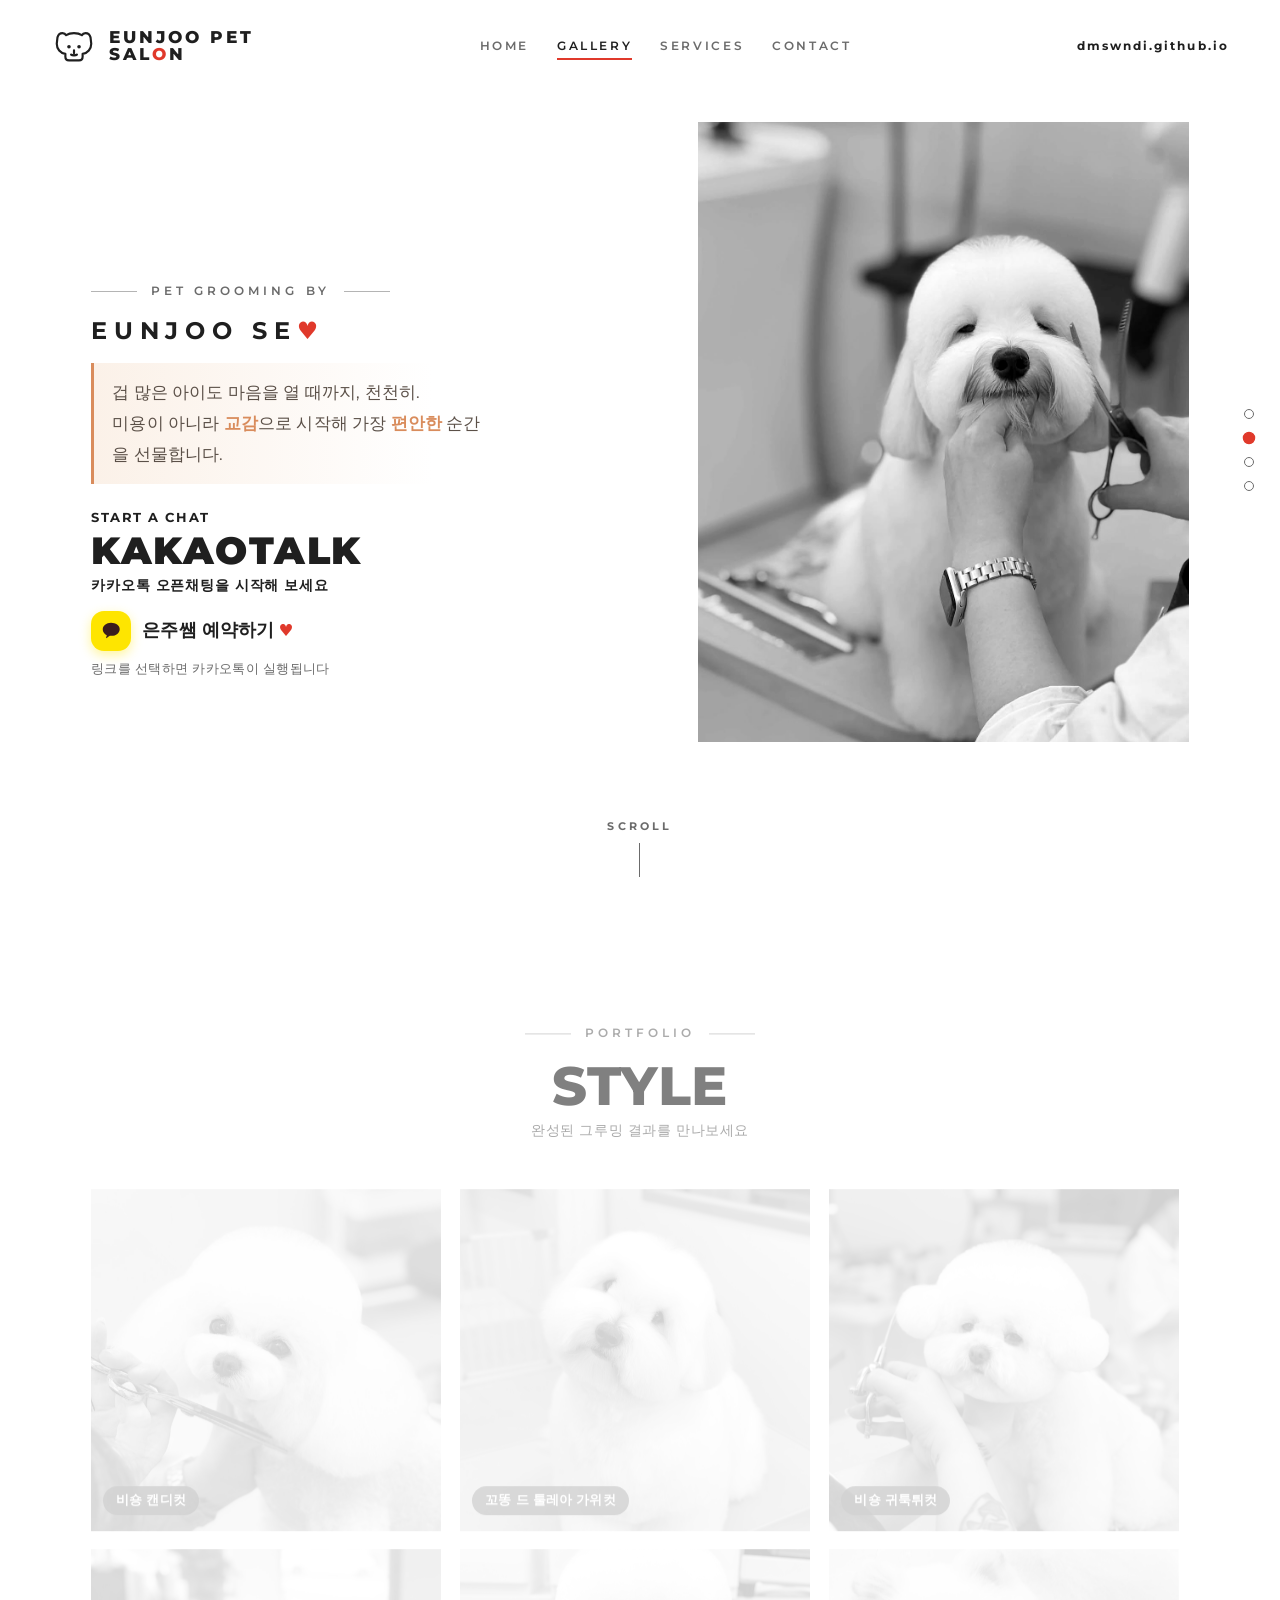
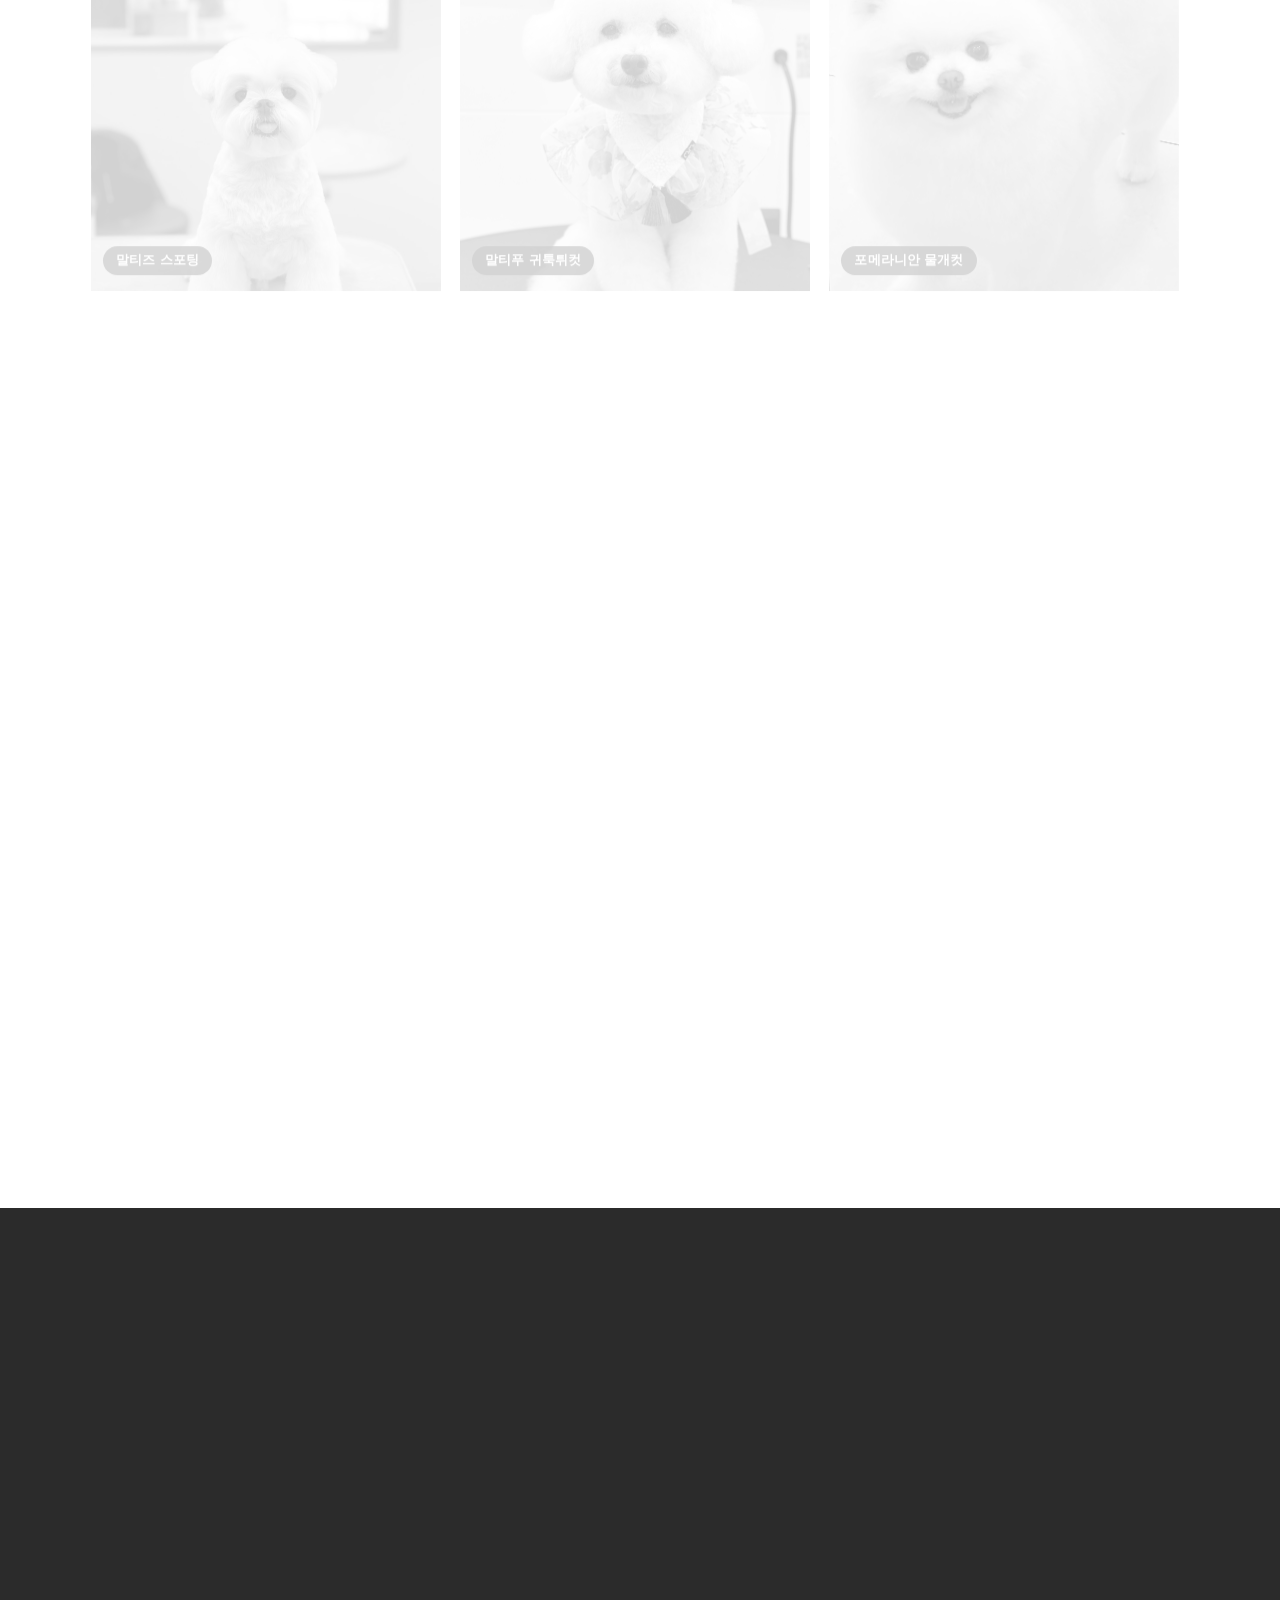
==== index.html @ 65ee912a "갤러리: 커스텀 이미지 모달 팝업 + 줄별 슬라이드-끝 흑백 화살표 + 이름 상시 라운드 태그 Co-Authored-By: Claude Opus 4.8 (1M context) <n" ====
<!DOCTYPE html>
<html lang="ko">
<head>
  <meta charset="UTF-8" />
  <meta name="viewport" content="width=device-width, initial-scale=1.0, viewport-fit=cover" />
  <title>EUNJOO PET SALON — I Transform Your Pet</title>
  <meta name="description" content="애견미용 그루밍 포토 포트폴리오. I transform your pet." />

  <!-- Favicon: 강아지 로고 -->
  <link rel="icon" type="image/svg+xml" href="images/favicon.svg" />
  <link rel="apple-touch-icon" href="images/favicon.svg" />

  <!-- Google Fonts: Montserrat -->
  <link rel="preconnect" href="https://fonts.googleapis.com" />
  <link rel="preconnect" href="https://fonts.gstatic.com" crossorigin />
  <link href="https://fonts.googleapis.com/css2?family=Montserrat:wght@400;500;600;700;800;900&display=swap" rel="stylesheet" />

  <link rel="stylesheet" href="css/style.css?v=6" />
</head>
<body>

  <!-- ===== 고정 헤더 ===== -->
  <header class="site-header">
    <a class="brand" href="#">
      <!-- 강아지 로고 아이콘 -->
      <svg class="brand-logo" viewBox="0 0 64 64" aria-hidden="true">
        <path d="M16 14c-3 0-6 2-7 6l-1 9c0 7 5 13 12 14v4c0 3 2 5 5 5h14c3 0 5-2 5-5v-4c7-1 12-7 12-14l-1-9c-1-4-4-6-7-6-2 0-4 1-5 3-3-2-7-3-11-3s-8 1-11 3c-1-2-3-3-5-3z" fill="none" stroke="currentColor" stroke-width="3" stroke-linejoin="round"/>
        <circle cx="25" cy="33" r="2.5" fill="currentColor"/>
        <circle cx="39" cy="33" r="2.5" fill="currentColor"/>
        <path d="M32 38v4M28 44c1.5 1.5 6.5 1.5 8 0" fill="none" stroke="currentColor" stroke-width="3" stroke-linecap="round"/>
      </svg>
      <span class="brand-name">EUNJOO PET<br/>SAL<span class="accent">O</span>N</span>
    </a>

    <nav class="site-nav" aria-label="섹션 이동">
      <a data-goto="0" class="is-active">HOME</a>
      <a data-goto="1">GALLERY</a>
      <a data-goto="2">SERVICES</a>
      <a data-goto="3">CONTACT</a>
    </nav>

    <a class="site-url" href="https://dmswndi.github.io/">dmswndi.github.io</a>
  </header>

  <!-- 우측 섹션 도트 인디케이터 (JS가 채움) -->
  <ul class="section-dots" aria-hidden="true"></ul>

  <!-- ===== 섹션 컨테이너 (자연 스크롤) ===== -->
  <div class="swiper fullpage" id="fullpage">
    <div class="swiper-wrapper">

      <!-- 1) HERO -->
      <section class="swiper-slide section section--hero">
        <div class="section__inner hero-grid">
          <div class="hero-copy">
            <div class="hero-pet" id="hero-pet" role="img" aria-label="잠자는 강아지 일러스트"></div>
            <p class="kicker" data-anim>
              <span class="rule"></span>PET GROOMING BY<span class="rule"></span>
            </p>
            <p class="subhead" data-anim>EUNJOO&nbsp;SE<span class="accent">♥</span></p>
            <p class="hero-reassure" data-anim>
              겁 많은 아이도 마음을 열 때까지, 천천히.<br/>
              미용이 아니라 <span class="warm">교감</span>으로 시작해
              가장 <span class="warm">편안한</span> 순간을 선물합니다.
            </p>

            <div class="hero-cta" data-anim>
              <p class="cta-small">START A CHAT</p>
              <p class="cta-big">KAKAOTALK</p>
              <p class="cta-mid">카카오톡 오픈채팅을 시작해 보세요</p>
              <a class="kakao-btn" href="https://open.kakao.com/o/sZwSGeqh" target="_blank" rel="noopener" aria-label="은주쌤에게 카카오톡으로 물어보기">
                <span class="kakao-btn__icon" aria-hidden="true">
                  <svg viewBox="0 0 24 24"><path d="M12 3C6.9 3 3 6.3 3 10.3c0 2.6 1.8 4.9 4.4 6.2-.2.7-.7 2.5-.8 2.9 0 0 0 .3.2.4.1 0 .3 0 .4-.1.3-.2 2.6-1.8 3.6-2.5.5.1 1.1.1 1.7.1 5.1 0 9-3.3 9-7.3S17.1 3 12 3z"/></svg>
                </span>
                <span class="kakao-btn__text">은주쌤 예약하기<span class="kakao-btn__heart" aria-hidden="true">♥</span></span>
              </a>
              <p class="cta-note">링크를 선택하면 카카오톡이 실행됩니다</p>
            </div>
          </div>

          <figure class="hero-photo" data-anim>
            <img src="images/brand/main.png" alt="그루밍된 강아지" loading="eager" />
          </figure>
        </div>
        <button class="scroll-hint" data-goto="1" aria-label="다음 섹션">SCROLL<span></span></button>
      </section>

      <!-- 2) GALLERY -->
      <section class="swiper-slide section section--gallery">
        <div class="section__inner">
          <header class="section-head" data-anim>
            <p class="kicker"><span class="rule"></span>PORTFOLIO<span class="rule"></span></p>
            <h2 class="display display--sm">STYLE</h2>
            <p class="section-sub">완성된 그루밍 결과를 만나보세요</p>
          </header>

          <!-- 갤러리: 2줄 자동 흐름(마퀴) — JS가 gallery.json으로 채움 -->
          <div class="gallery-marquee" data-anim>
            <div class="marquee-row marquee-row--top">
              <button class="row-nav row-nav--prev" type="button" aria-label="이전 사진" data-row="top" data-dir="-1">
                <svg viewBox="0 0 24 24" aria-hidden="true"><path d="M15 5l-7 7 7 7" fill="none" stroke="currentColor" stroke-width="2.2" stroke-linecap="round" stroke-linejoin="round"/></svg>
              </button>
              <div class="marquee-track" id="gallery-top"></div>
              <button class="row-nav row-nav--next" type="button" aria-label="다음 사진" data-row="top" data-dir="1">
                <svg viewBox="0 0 24 24" aria-hidden="true"><path d="M9 5l7 7-7 7" fill="none" stroke="currentColor" stroke-width="2.2" stroke-linecap="round" stroke-linejoin="round"/></svg>
              </button>
            </div>
            <div class="marquee-row marquee-row--bottom">
              <button class="row-nav row-nav--prev" type="button" aria-label="이전 사진" data-row="bottom" data-dir="-1">
                <svg viewBox="0 0 24 24" aria-hidden="true"><path d="M15 5l-7 7 7 7" fill="none" stroke="currentColor" stroke-width="2.2" stroke-linecap="round" stroke-linejoin="round"/></svg>
              </button>
              <div class="marquee-track" id="gallery-bottom"></div>
              <button class="row-nav row-nav--next" type="button" aria-label="다음 사진" data-row="bottom" data-dir="1">
                <svg viewBox="0 0 24 24" aria-hidden="true"><path d="M9 5l7 7-7 7" fill="none" stroke="currentColor" stroke-width="2.2" stroke-linecap="round" stroke-linejoin="round"/></svg>
              </button>
            </div>
          </div>
        </div>
      </section>

      <!-- 3) SERVICES / ABOUT -->
      <section class="swiper-slide section section--services">
        <div class="section__inner services-grid">
          <div class="badge-col" data-anim>
            <!-- 원형 배지 -->
            <svg class="badge" viewBox="0 0 200 200" aria-label="Gentle · Experienced · Reasonable rates">
              <defs>
                <path id="circlePath" d="M100,100 m-74,0 a74,74 0 1,1 148,0 a74,74 0 1,1 -148,0" />
              </defs>
              <circle cx="100" cy="100" r="92" fill="none" stroke="currentColor" stroke-width="1.5"/>
              <circle cx="100" cy="100" r="78" fill="none" stroke="currentColor" stroke-width="1"/>
              <text class="badge-text">
                <textPath href="#circlePath" startOffset="0%">
                  <tspan fill="var(--accent)">★</tspan> GENTLE <tspan fill="var(--accent)">★</tspan> EXPERIENCED <tspan fill="var(--accent)">★</tspan> REASONABLE RATES&nbsp;
                </textPath>
              </text>
              <!-- 가위 아이콘 -->
              <g class="badge-scissor accent-fill" transform="translate(100 105)">
                <circle cx="-14" cy="14" r="7" fill="none" stroke="currentColor" stroke-width="3"/>
                <circle cx="14" cy="14" r="7" fill="none" stroke="currentColor" stroke-width="3"/>
                <path d="M-9 9 L18 -20 M9 9 L-18 -20" stroke="currentColor" stroke-width="3" stroke-linecap="round" fill="none"/>
              </g>
            </svg>
          </div>

          <div class="services-copy">
            <p class="kicker" data-anim><span class="rule"></span>WHAT I DO<span class="rule"></span></p>
            <h2 class="display display--sm" data-anim>I TRANSFORM<br/>YOUR PET</h2>
            <ul class="service-list">
              <li data-anim><span class="accent">01</span> FULL GROOMING &amp; STYLING</li>
              <li data-anim><span class="accent">02</span> BATH &amp; BLOW DRY</li>
              <li data-anim><span class="accent">03</span> NAIL &amp; PAW CARE</li>
              <li data-anim><span class="accent">04</span> STYLISH CUT</li>
            </ul>
            <p class="services-text" data-anim>
              경험 많은 그루머가 반려동물의 컨디션과 견종 특성에 맞춰
              섬세하게 케어합니다. 합리적인 가격, 부드러운 손길.
            </p>
          </div>
        </div>
      </section>

      <!-- 4) CONTACT -->
      <section class="swiper-slide section section--contact">
        <div class="section__inner contact-grid">
          <div class="contact-disc" data-anim>
            <p class="cta-small">START A CHAT</p>
            <p class="cta-big">KAKAO</p>
            <a class="kakao-btn" href="https://open.kakao.com/o/sZwSGeqh" target="_blank" rel="noopener" aria-label="은주쌤에게 카카오톡으로 연락하기">
              <span class="kakao-btn__icon" aria-hidden="true">
                <svg viewBox="0 0 24 24"><path d="M12 3C6.9 3 3 6.3 3 10.3c0 2.6 1.8 4.9 4.4 6.2-.2.7-.7 2.5-.8 2.9 0 0 0 .3.2.4.1 0 .3 0 .4-.1.3-.2 2.6-1.8 3.6-2.5.5.1 1.1.1 1.7.1 5.1 0 9-3.3 9-7.3S17.1 3 12 3z"/></svg>
              </span>
              <span class="kakao-btn__text">은주쌤 예약<span class="kakao-btn__more">하기</span><span class="kakao-btn__heart" aria-hidden="true">♥</span></span>
            </a>
          </div>

          <div class="contact-info" data-anim>
            <h2 class="display display--sm">GET IN<br/>TOUCH</h2>
            <ul class="contact-list">
              <li><span class="lbl">KAKAO</span><a href="https://open.kakao.com/o/sZwSGeqh" target="_blank" rel="noopener">오픈채팅 바로가기</a></li>
              <li><span class="lbl">EMAIL</span><a href="mailto:hello@eunjoopetsalon.com">hello@eunjoopetsalon.com</a></li>
              <li><span class="lbl">INSTAGRAM</span><a href="#" target="_blank" rel="noopener">@eunjoopetsalon</a></li>
              <li><span class="lbl">ADDRESS</span><span>서울특별시 어딘가 1-2-3</span></li>
            </ul>
            <p class="copyright">© <span id="year"></span> EUNJOO PET SALON · EUNJOO SE♥</p>
          </div>
        </div>
      </section>

    </div>
  </div>

  <!-- 카카오톡 오픈채팅 플로팅 버튼 (모바일 전용) -->
  <a class="kakao-fab" href="https://open.kakao.com/o/sZwSGeqh" target="_blank" rel="noopener" aria-label="카카오톡 오픈채팅으로 문의하기">
    <svg viewBox="0 0 24 24" aria-hidden="true"><path d="M12 3C6.9 3 3 6.3 3 10.3c0 2.6 1.8 4.9 4.4 6.2-.2.7-.7 2.5-.8 2.9 0 0 0 .3.2.4.1 0 .3 0 .4-.1.3-.2 2.6-1.8 3.6-2.5.5.1 1.1.1 1.7.1 5.1 0 9-3.3 9-7.3S17.1 3 12 3z"/></svg>
  </a>

  <!-- 이미지 모달 팝업 -->
  <div class="img-modal" id="img-modal" role="dialog" aria-modal="true" aria-label="사진 크게 보기" hidden>
    <div class="img-modal__backdrop" data-close></div>
    <div class="img-modal__panel">
      <button class="img-modal__close" type="button" aria-label="닫기" data-close>
        <svg viewBox="0 0 24 24" aria-hidden="true"><path d="M6 6l12 12M18 6L6 18" fill="none" stroke="currentColor" stroke-width="2.2" stroke-linecap="round"/></svg>
      </button>
      <img class="img-modal__img" id="img-modal-img" src="" alt="" />
      <span class="img-modal__tag" id="img-modal-tag"></span>
    </div>
  </div>

  <!-- ===== Scripts ===== -->
  <script src="https://cdn.jsdelivr.net/npm/gsap@3.12.5/dist/gsap.min.js"></script>
  <script src="https://cdn.jsdelivr.net/npm/lottie-web@5.12.2/build/player/lottie.min.js"></script>
  <script src="js/main.js?v=6"></script>
  <script>
    // HERO 잠자는 강아지 Lottie
    (function () {
      var el = document.getElementById('hero-pet');
      if (!el || !window.lottie) return;
      var reduce = window.matchMedia && window.matchMedia('(prefers-reduced-motion: reduce)').matches;
      lottie.loadAnimation({
        container: el,
        renderer: 'svg',
        loop: !reduce,
        autoplay: !reduce,
        path: 'lottie/puppy-sleeping.json',
        rendererSettings: { preserveAspectRatio: 'xMidYMid slice' }
      });
    })();
  </script>
</body>
</html>
---- css/style.css ----
/* =========================================================
   EUNJOO PET SALON — Grooming Portfolio
   Design system: B&W photography + red accent, bold caps type
   ========================================================= */

:root {
  --bg: #ffffff;
  --ink: #1f1f1f;
  --ink-soft: #6b6b6b;
  --dark: #2b2b2b;
  --accent: #e0392b;     /* 레드 포인트 */
  --warm: #d98c5c;       /* 편안·교감 포인트(따뜻한 톤) */
  --warm-soft: #fbf1e8;  /* 교감 강조 배경 */
  --line: #e3e3e3;

  --maxw: 1200px;
  --header-h: 92px;

  --ease: cubic-bezier(0.22, 1, 0.36, 1);
  --font: "Montserrat", system-ui, -apple-system, "Apple SD Gothic Neo",
          "Malgun Gothic", sans-serif;
}

* { box-sizing: border-box; }

html, body {
  margin: 0;
  background: var(--bg);
  color: var(--ink);
  font-family: var(--font);
  -webkit-font-smoothing: antialiased;
  overflow-x: hidden;          /* 가로 스크롤만 차단, 세로는 자연 스크롤 */
}
html { scroll-behavior: smooth; -webkit-text-size-adjust: 100%; }

a { color: inherit; text-decoration: none; }
ul { list-style: none; margin: 0; padding: 0; }

.accent { color: var(--accent); }
.accent-fill { color: var(--accent); }

/* ---------- Typographic helpers ---------- */
.display {
  font-weight: 800;
  font-size: clamp(2.4rem, 6vw, 5rem);
  line-height: 1.02;
  letter-spacing: 0.01em;
  text-transform: uppercase;
  margin: 0;
}
.display--sm { font-size: clamp(2rem, 4.5vw, 3.4rem); }

.kicker {
  display: flex;
  align-items: center;
  gap: 14px;
  font-size: 0.74rem;
  font-weight: 600;
  letter-spacing: 0.34em;
  text-transform: uppercase;
  color: var(--ink-soft);
  margin: 18px 0;
}
.kicker .rule { height: 1px; width: 46px; background: currentColor; opacity: .5; }

.subhead {
  font-weight: 700;
  letter-spacing: 0.28em;
  text-transform: uppercase;
  font-size: clamp(1rem, 2vw, 1.5rem);
  margin: 0;
}

/* ======================= Header ======================= */
.site-header {
  position: fixed;
  inset: 0 0 auto 0;
  height: var(--header-h);
  z-index: 50;
  display: flex;
  align-items: center;
  justify-content: space-between;
  gap: 24px;
  padding: 0 clamp(20px, 4vw, 56px);
  pointer-events: none;        /* 자식만 클릭 가능 */
}
.site-header > * { pointer-events: auto; }

.brand { display: flex; align-items: center; gap: 12px; color: var(--ink); }
.brand-logo { width: 46px; height: 46px; }
.brand-name {
  font-weight: 800;
  font-size: 1.05rem;
  line-height: 1;
  letter-spacing: 0.18em;
}

.site-nav { display: flex; gap: 28px; }
.site-nav a {
  font-size: 0.74rem;
  font-weight: 600;
  letter-spacing: 0.22em;
  color: var(--ink-soft);
  cursor: pointer;
  position: relative;
  transition: color .3s var(--ease);
}
.site-nav a::after {
  content: "";
  position: absolute; left: 0; bottom: -7px;
  width: 0; height: 2px; background: var(--accent);
  transition: width .35s var(--ease);
}
.site-nav a:hover { color: var(--ink); }
.site-nav a.is-active { color: var(--ink); }
.site-nav a.is-active::after { width: 100%; }

.site-url {
  font-size: 0.72rem;
  font-weight: 700;
  letter-spacing: 0.18em;
  color: var(--ink);
}

/* ================== Section dots ================== */
.section-dots {
  position: fixed;
  right: 26px; top: 50%;
  transform: translateY(-50%);
  z-index: 50;
  display: flex; flex-direction: column; gap: 14px;
}
.section-dots li {
  width: 10px; height: 10px;
  border-radius: 50%;
  border: 1.5px solid var(--ink-soft);
  cursor: pointer;
  transition: all .3s var(--ease);
}
.section-dots li.is-active {
  background: var(--accent);
  border-color: var(--accent);
  transform: scale(1.25);
}

/* ================== Fullpage / sections (자연 스크롤) ================== */
.fullpage { width: 100%; }
.fullpage > .swiper-wrapper { display: block; }

/* 각 섹션은 한 화면 높이로 보이되, 스냅 없이 자유롭게 스크롤 */
.section {
  min-height: 100vh;          /* fallback */
  min-height: 100svh;         /* 모바일 주소창 반영 */
  display: flex;
  flex-direction: column;
}
.section__inner {
  width: 100%;
  max-width: var(--maxw);
  margin: 0 auto;
  padding: var(--header-h) clamp(20px, 4vw, 56px) 48px;
  flex: 1;
  display: flex;
  flex-direction: column;
  justify-content: center;
}

/* ---------- HERO ---------- */
.hero-grid {
  display: grid;
  grid-template-columns: 1.05fr 0.95fr;
  gap: clamp(24px, 5vw, 72px);
  align-items: center;
}
.hero-copy .display { margin-bottom: 6px; }
.subhead { margin-bottom: 18px; }
.hero-reassure {
  position: relative;
  margin: 0 0 26px;
  padding: 14px 0 14px 18px;
  max-width: 36ch;
  font-size: clamp(.95rem, 1.3vw, 1.1rem);
  font-weight: 400;
  line-height: 1.85;
  letter-spacing: .01em;
  color: #5b5048;
  border-left: 3px solid var(--warm);
  background: linear-gradient(90deg, var(--warm-soft), transparent 86%);
  border-radius: 0 10px 10px 0;
}
.hero-reassure .warm {
  font-weight: 700;
  color: var(--warm);
  white-space: nowrap;
}

/* HERO 잠자는 강아지 — PET GROOMING BY 글자 위, 왼쪽 정렬 */
.hero-pet {
  width: clamp(113px, 10.64vw, 157px);  /* 추가 40% 확대 */
  height: clamp(71px, 6.62vw, 97px);    /* 위아래 여백 크롭(약 62%) */
  overflow: hidden;
  margin: 0 0 -4px -8px;
  pointer-events: none;
}
.hero-pet svg { display: block; }

.hero-cta { margin-top: 14px; }
.cta-small { font-size: .8rem; font-weight: 700; letter-spacing: .12em; margin: 0; }
.cta-big   { font-size: clamp(1.6rem, 3vw, 2.4rem); font-weight: 900; letter-spacing: .04em; margin: 2px 0; }
.cta-mid   { font-size: .9rem; font-weight: 600; letter-spacing: .06em; margin: 0 0 6px; }
.cta-today { font-size: clamp(1.4rem, 2.6vw, 2rem); font-weight: 900; margin: 2px 0; }
.cta-phone { font-size: clamp(1.5rem, 3vw, 2.2rem); font-weight: 800; letter-spacing: .02em; display: inline-block; }

/* KakaoTalk 오픈채팅 — 말풍선 아이콘 + 텍스트 */
.kakao-btn {
  display: inline-flex;
  align-items: center;
  gap: 11px;
  margin-top: 10px;
  font-size: clamp(1rem, 1.6vw, 1.15rem);
  font-weight: 700;
  letter-spacing: .01em;
  line-height: 1;
  color: inherit;
}
.kakao-btn__icon {
  display: inline-flex;
  align-items: center;
  justify-content: center;
  width: 40px; height: 40px;
  background: #fee500;
  border-radius: 13px;
  box-shadow: 0 4px 12px rgba(254, 229, 0, .4);
  flex: none;
  transition: transform .2s var(--ease), box-shadow .2s var(--ease);
}
.kakao-btn__icon svg { width: 22px; height: 22px; fill: #3a1d1d; }
.kakao-btn__text { display: inline-flex; align-items: center; gap: 4px; white-space: nowrap; }
.kakao-btn__heart { color: var(--accent); font-size: .9em; transition: transform .2s var(--ease); }
.kakao-btn:hover .kakao-btn__icon { transform: translateY(-2px); box-shadow: 0 8px 18px rgba(254, 229, 0, .55); }
.kakao-btn:hover .kakao-btn__heart { transform: scale(1.2); }
.cta-note { margin: 10px 0 0; font-size: .8rem; font-weight: 500; color: var(--ink-soft); letter-spacing: .02em; }

/* 카카오톡 플로팅 버튼 (기본 숨김 → 모바일에서 노출) */
.kakao-fab {
  display: none;
  position: fixed;
  right: 16px; bottom: 18px;
  width: 58px; height: 58px;
  align-items: center; justify-content: center;
  background: #fee500;
  border-radius: 50%;
  box-shadow: 0 8px 22px rgba(0,0,0,.28);
  z-index: 60;
}
.kakao-fab svg { width: 32px; height: 32px; fill: #3a1d1d; }

.hero-photo {
  margin: 0;
  height: min(74vh, 620px);
  overflow: hidden;
}
.hero-photo img,
.section--gallery img {
  width: 100%; height: 100%;
  object-fit: cover;
  filter: grayscale(100%) contrast(1.05);
  transition: filter .6s var(--ease), transform .6s var(--ease);
}
.hero-photo:hover img { filter: grayscale(0%); transform: scale(1.03); }

/* scroll hint */
.scroll-hint {
  align-self: center;
  margin-bottom: 22px;
  background: none; border: 0; cursor: pointer;
  font: inherit; color: var(--ink-soft);
  font-size: .66rem; font-weight: 700; letter-spacing: .3em;
  display: flex; flex-direction: column; align-items: center; gap: 10px;
}
.scroll-hint span {
  width: 1px; height: 34px; background: var(--ink-soft);
  position: relative; overflow: hidden;
}
.scroll-hint span::after {
  content: ""; position: absolute; top: -100%; left: 0;
  width: 100%; height: 100%; background: var(--accent);
  animation: scrollDot 1.8s var(--ease) infinite;
}
@keyframes scrollDot { 0%{top:-100%} 60%,100%{top:100%} }

/* ---------- GALLERY ---------- */
.section-head { text-align: center; margin-bottom: clamp(18px, 3vw, 34px); }
.section-head .kicker { justify-content: center; }
.section-sub { color: var(--ink-soft); font-size: .9rem; letter-spacing: .04em; margin: 8px 0 0; }

/* 2줄 자동 흐름(마퀴) 갤러리 */
.gallery-marquee {
  display: flex; flex-direction: column;
  gap: clamp(14px, 2vh, 22px);
  width: 100%;
}
.marquee-row { overflow: hidden; width: 100%; position: relative; }
/* 일부 브라우저에서 뜨는 가로 스크롤바 숨김 */
.marquee-row { scrollbar-width: none; -ms-overflow-style: none; }
.marquee-row::-webkit-scrollbar { width: 0; height: 0; display: none; }
.marquee-track {
  display: flex; width: max-content;
  animation: marquee-left var(--marquee-dur, 40s) linear infinite;
  will-change: transform;
}
.marquee-group { display: flex; }
.marquee-row--bottom .marquee-track { animation-name: marquee-right; }
/* 마우스(hover 가능) 기기: 해당 줄 이미지에 호버할 때만 그 줄 흐름 일시정지 + 화살표 노출 */
@media (hover: hover) and (pointer: fine) {
  .marquee-row:hover .marquee-track { animation-play-state: paused; }
  .marquee-row:hover .row-nav {
    opacity: 1; pointer-events: auto;
    transform: translateY(-50%) scale(1);
  }
}

@keyframes marquee-left  { from { transform: translateX(0);    } to { transform: translateX(-50%); } }
@keyframes marquee-right { from { transform: translateX(-50%); } to { transform: translateX(0);    } }

/* 줄(슬라이드)별 좌우 넘김 화살표 — 흑백 테마, 슬라이드 양 끝에 배치 */
.row-nav {
  position: absolute;
  top: 50%;
  z-index: 6;
  width: 48px; height: 48px;
  display: flex; align-items: center; justify-content: center;
  color: #fff;
  background: rgba(0, 0, 0, .55);
  border: 1.5px solid rgba(255, 255, 255, .75);
  border-radius: 50%;
  cursor: pointer;
  opacity: 0; pointer-events: none;          /* 호버 전엔 숨김 + 클릭 통과 */
  transform: translateY(-50%) scale(.92);
  -webkit-backdrop-filter: blur(4px);
  backdrop-filter: blur(4px);
  transition: opacity .25s var(--ease), transform .25s var(--ease), background .2s, color .2s;
}
.row-nav--prev { left: clamp(8px, 1.4vw, 18px); }
.row-nav--next { right: clamp(8px, 1.4vw, 18px); }
.row-nav svg { width: 22px; height: 22px; display: block; }
.row-nav:hover { background: #fff; color: #000; border-color: #fff; }
.row-nav:active { transform: translateY(-50%) scale(.85); }

.gallery-card {
  position: relative; display: block; flex: 0 0 auto;
  width: clamp(250px, 28vw, 350px);
  height: clamp(280px, 38vh, 410px);
  margin-right: clamp(14px, 1.5vw, 22px);
  overflow: hidden; background: #ddd;
}
/* 이미지 이름: 왼쪽 하단에 검정 라운드 태그로 상시 표시 */
.gallery-card figcaption {
  position: absolute; left: 12px; bottom: 12px;
  max-width: calc(100% - 24px);
  z-index: 2;
}
.gallery-card .cap-title {
  display: inline-block;
  padding: 6px 13px;
  border-radius: 999px;
  background: rgba(0, 0, 0, .8);
  color: #fff;
  font-size: .8rem; font-weight: 600; letter-spacing: .01em;
  white-space: nowrap;
  overflow: hidden; text-overflow: ellipsis;
  max-width: 100%;
}
.gallery-card:hover img { filter: grayscale(0%); transform: scale(1.05); }

.gallery-empty {
  text-align: center; color: var(--ink-soft);
  padding: 60px 0; font-size: .9rem; letter-spacing: .04em;
}

/* ================== 이미지 모달 팝업 ================== */
body.modal-open { overflow: hidden; }
.img-modal {
  position: fixed; inset: 0; z-index: 100;
  display: flex; align-items: center; justify-content: center;
  padding: clamp(16px, 4vw, 48px);
}
.img-modal[hidden] { display: none; }
.img-modal__backdrop {
  position: absolute; inset: 0;
  background: rgba(0, 0, 0, .82);
  -webkit-backdrop-filter: blur(6px);
  backdrop-filter: blur(6px);
  animation: modalFade .25s var(--ease);
}
.img-modal__panel {
  position: relative;
  max-width: min(92vw, 1000px);
  display: flex; flex-direction: column; align-items: center;
  animation: modalIn .3s var(--ease);
}
.img-modal__img {
  max-width: 100%; max-height: 78vh;
  object-fit: contain;
  border-radius: 8px;
  background: #111;
  box-shadow: 0 24px 70px rgba(0, 0, 0, .55);
}
.img-modal__close {
  position: absolute; top: -16px; right: -16px;
  width: 46px; height: 46px;
  display: flex; align-items: center; justify-content: center;
  background: #fff; color: #000;
  border: none; border-radius: 50%;
  cursor: pointer; z-index: 2;
  box-shadow: 0 4px 16px rgba(0, 0, 0, .45);
  transition: transform .2s var(--ease);
}
.img-modal__close:hover { transform: scale(1.08); }
.img-modal__close svg { width: 22px; height: 22px; }
.img-modal__tag {
  margin-top: 18px;
  padding: 9px 20px;
  border-radius: 999px;
  background: rgba(255, 255, 255, .14);
  border: 1px solid rgba(255, 255, 255, .4);
  color: #fff;
  font-size: .92rem; font-weight: 600; letter-spacing: .02em;
  -webkit-backdrop-filter: blur(4px);
  backdrop-filter: blur(4px);
}
.img-modal__tag:empty { display: none; }
@keyframes modalFade { from { opacity: 0; } to { opacity: 1; } }
@keyframes modalIn { from { opacity: 0; transform: translateY(14px) scale(.97); } to { opacity: 1; transform: none; } }
@media (max-width: 560px) {
  .img-modal__close { top: -10px; right: -10px; width: 40px; height: 40px; }
}

/* ---------- SERVICES ---------- */
.services-grid {
  display: grid;
  grid-template-columns: 0.8fr 1.2fr;
  gap: clamp(24px, 6vw, 80px);
  align-items: center;
}
.badge { width: min(78%, 320px); height: auto; color: var(--ink); display: block; margin: 0 auto; }
.badge-text { font-size: 11px; font-weight: 700; letter-spacing: 2px; fill: var(--ink); }
@keyframes spin { to { transform: rotate(360deg); } }
.badge { animation: spin 14s linear infinite; }

.service-list { margin: 22px 0; }
.service-list li {
  display: flex; align-items: baseline; gap: 14px;
  font-weight: 700; letter-spacing: .08em;
  font-size: clamp(.95rem, 1.6vw, 1.25rem);
  padding: 12px 0;
  border-bottom: 1px solid var(--line);
  text-transform: uppercase;
}
.service-list li span { font-weight: 800; font-size: .85em; }
.services-text { color: var(--ink-soft); line-height: 1.7; max-width: 46ch; }

/* ---------- CONTACT ---------- */
.section--contact { background: var(--dark); color: #fff; }
.contact-grid {
  display: grid;
  grid-template-columns: 0.9fr 1.1fr;
  gap: clamp(24px, 6vw, 80px);
  align-items: center;
}
.contact-disc {
  aspect-ratio: 1; width: min(80%, 360px);
  border-radius: 50%;
  background: #000;
  display: flex; flex-direction: column;
  align-items: center; justify-content: center;
  text-align: center;
  margin: 0 auto;
  padding: 30px;
}
.contact-disc .cta-big, .contact-disc .cta-today { color: #fff; }
.contact-info .display { color: #fff; margin-bottom: 28px; }
.contact-list li {
  display: grid; grid-template-columns: 130px 1fr;
  gap: 12px; align-items: baseline;
  padding: 14px 0;
  border-bottom: 1px solid rgba(255,255,255,.14);
}
.contact-list .lbl {
  font-size: .68rem; font-weight: 700; letter-spacing: .22em;
  color: var(--accent);
}
.contact-list a, .contact-list span { font-size: 1.05rem; font-weight: 500; }
.contact-list a:hover { color: var(--accent); }
.copyright { margin-top: 28px; font-size: clamp(.58rem, 2.6vw, .72rem); letter-spacing: .1em; white-space: nowrap; color: rgba(255,255,255,.5); }

/* ================== Reveal animation base ================== */
/* JS가 켜졌을 때만 숨김 → JS 실패 시에도 콘텐츠는 항상 보임(안전망) */
html.js-ready [data-anim] { opacity: 0; }

/* 다크 섹션(Contact) 위에서는 헤더 색 반전 */
.brand, .brand-name, .site-url { transition: color .4s var(--ease); }
body.on-dark .brand,
body.on-dark .brand-name,
body.on-dark .site-url { color: #fff; }
body.on-dark .brand .accent { color: var(--accent); }
body.on-dark .site-nav a { color: rgba(255,255,255,.55); }
body.on-dark .site-nav a:hover,
body.on-dark .site-nav a.is-active { color: #fff; }

/* ================== 태블릿 (가로 2단 유지) ================== */
@media (max-width: 1024px) {
  :root { --header-h: 84px; }
  .site-nav { gap: 20px; }
  .hero-photo { height: min(60vh, 520px); }
}

/* ========== 포트레이트 태블릿 · 폰 (가로 2단 → 1단) ========== */
@media (max-width: 860px) {
  :root { --header-h: 70px; }
  .site-nav, .site-url { display: none; }

  .section__inner {
    justify-content: center;
    padding-top: calc(var(--header-h) + 18px);
    padding-bottom: 60px;
  }
  .hero-grid,
  .services-grid,
  .contact-grid { grid-template-columns: 1fr; gap: 22px; }

  .hero-photo { height: clamp(220px, 38svh, 380px); order: -1; }
  .display { font-size: clamp(2.3rem, 9vw, 3.6rem); }

  .badge { width: 190px; margin: 0 auto 6px; }
  /* 모바일: 하단 검정 섹션의 START A CHAT/KAKAO 디스크 숨기고 플로팅 버튼으로 대체 */
  .contact-disc { display: none; }
  .kakao-fab { display: inline-flex; }
  .contact-list li { grid-template-columns: 96px 1fr; }
  .scroll-hint { display: none; }

  /* 섹션 도트 → 하단 중앙 가로 배치(엄지로 누르기 편하게) */
  .section-dots {
    right: auto; left: 50%; top: auto; bottom: 14px;
    transform: translateX(-50%);
    flex-direction: row;
    background: rgba(255,255,255,.78);
    -webkit-backdrop-filter: blur(6px);
    backdrop-filter: blur(6px);
    padding: 9px 13px;
    border-radius: 999px;
    box-shadow: 0 4px 18px rgba(0,0,0,.12);
  }
}

/* ===================== 작은 폰 ===================== */
@media (max-width: 480px) {
  .section__inner { padding-left: 18px; padding-right: 18px; }
  .gallery-card { width: clamp(210px, 60vw, 290px); height: clamp(260px, 42svh, 350px); }
  .cta-phone { font-size: 1.7rem; }
  .service-list li { font-size: 1rem; gap: 10px; }
  .contact-list a, .contact-list span { font-size: .98rem; }
}

/* 모션 최소화 선호 사용자 */
@media (prefers-reduced-motion: reduce) {
  [data-anim] { opacity: 1 !important; }
  .badge, .scroll-hint span::after { animation: none; }
  html { scroll-behavior: auto; }
  /* 갤러리 마퀴는 핵심 콘텐츠라 유지하되 속도만 살짝 늦춤 */
  .marquee-track { animation-duration: calc(var(--marquee-dur, 40s) * 1.6); }
}
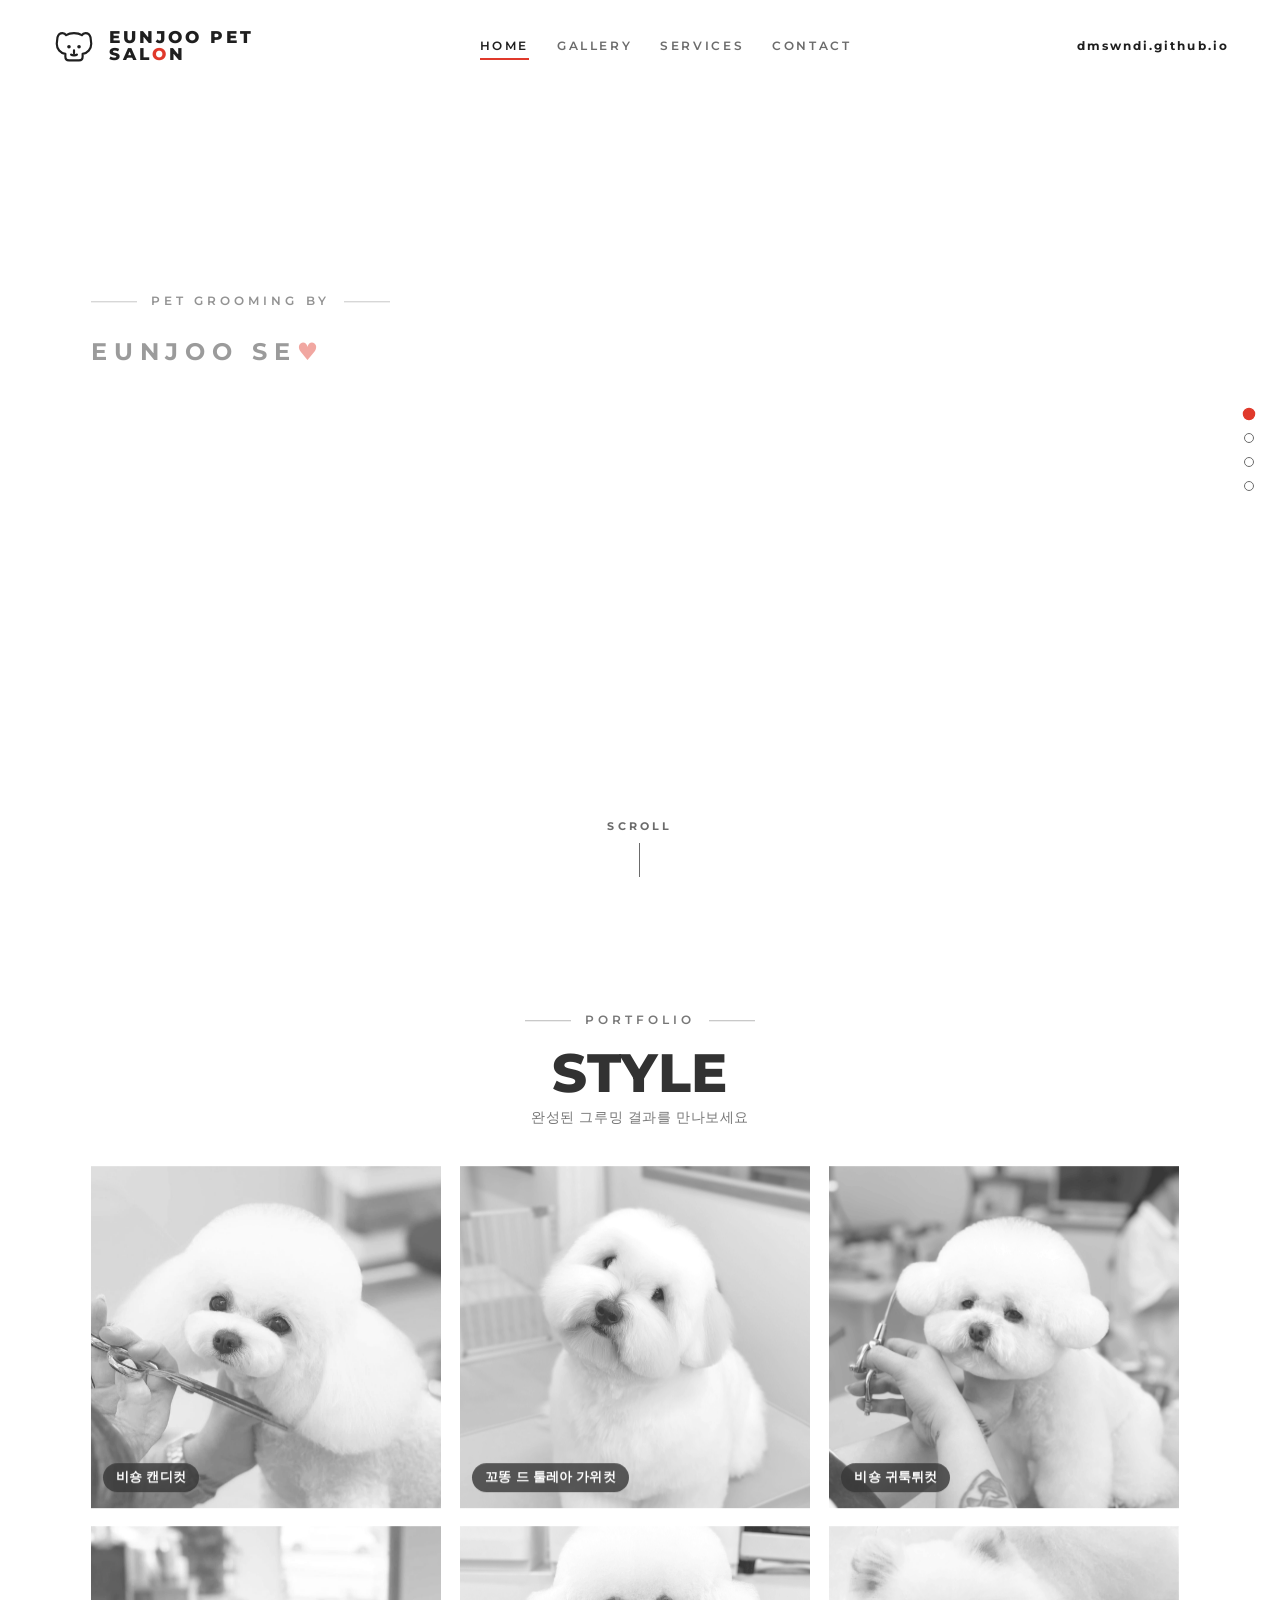
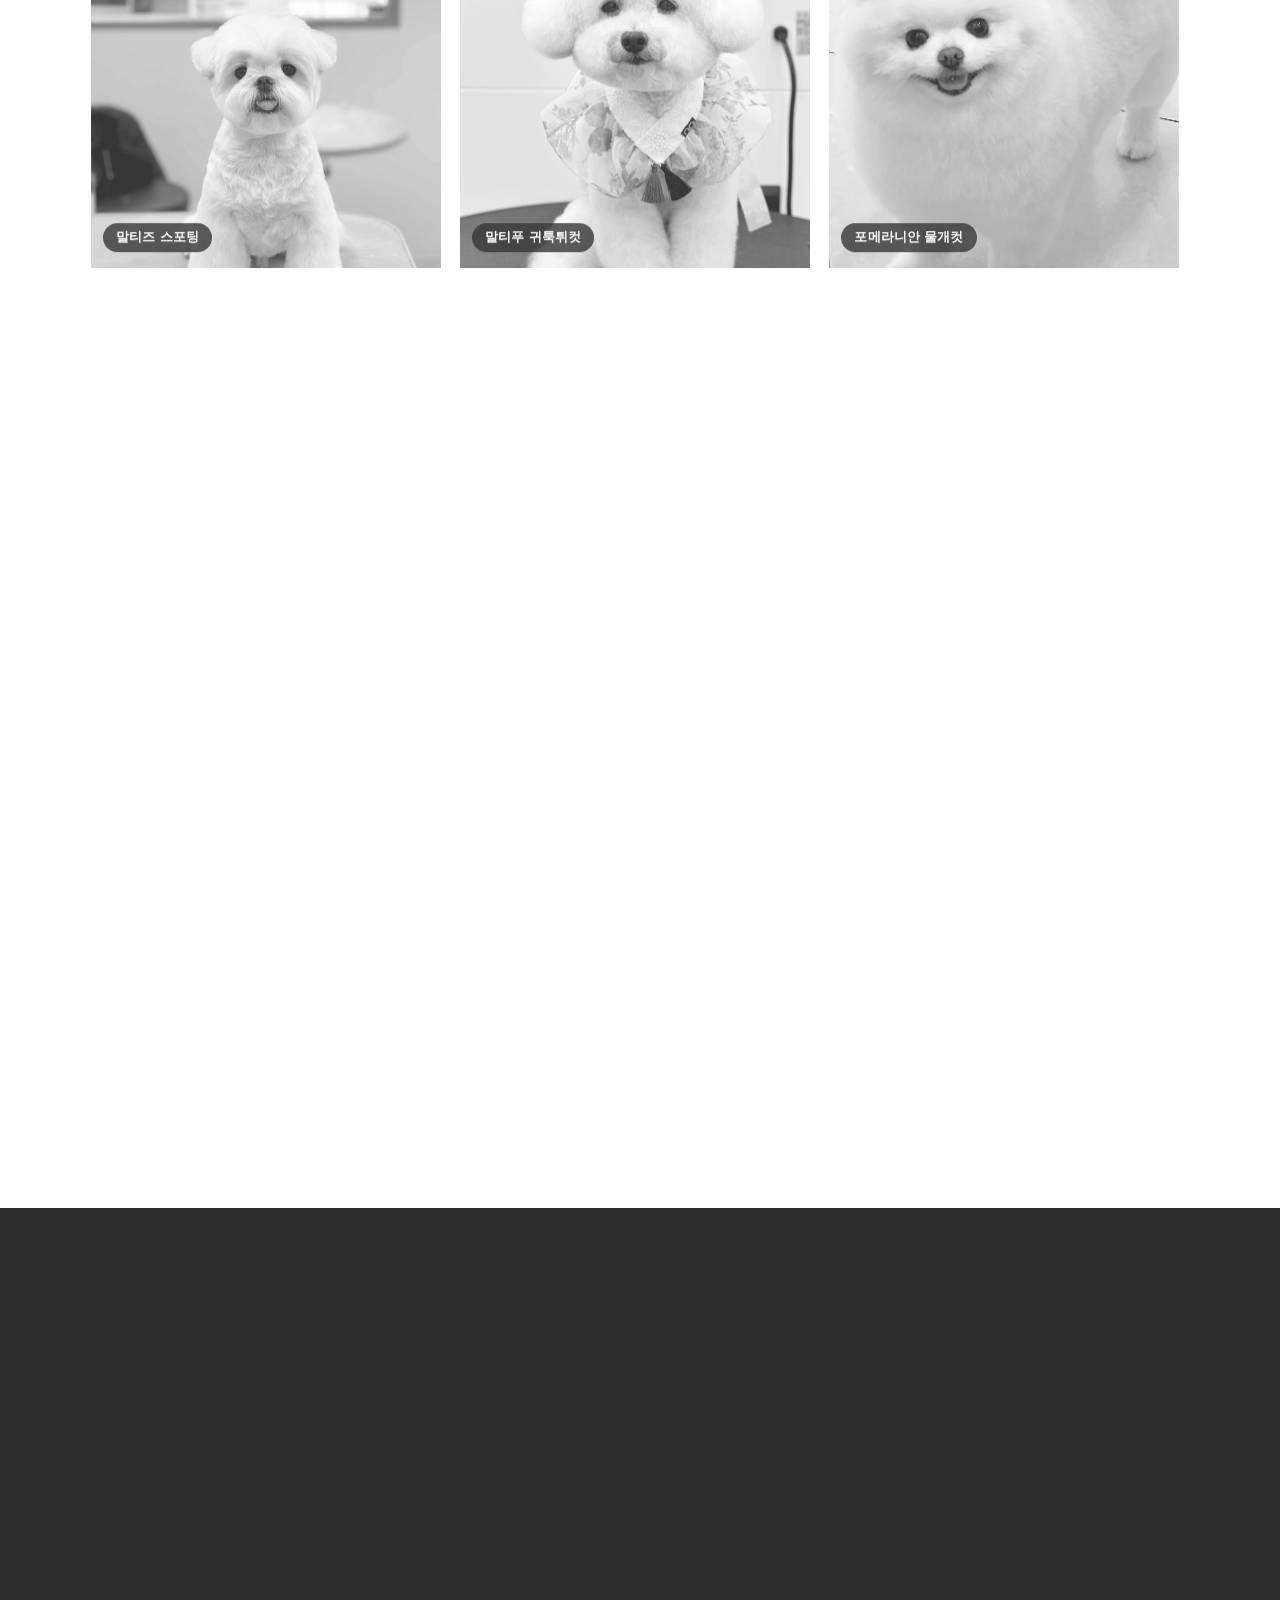
==== commit fb129ebc: "이미지 다운로드 방지(우클릭·드래그·롱프레스 차단) 추가 Co-Authored-By: Claude Opus 4.8 (1M context) <noreply@anthropic.com>" ====
--- a/index.html
+++ b/index.html
@@ -15,7 +15,7 @@
   <link rel="preconnect" href="https://fonts.gstatic.com" crossorigin />
   <link href="https://fonts.googleapis.com/css2?family=Montserrat:wght@400;500;600;700;800;900&display=swap" rel="stylesheet" />
 
-  <link rel="stylesheet" href="css/style.css?v=6" />
+  <link rel="stylesheet" href="css/style.css?v=7" />
 </head>
 <body>
 
@@ -210,7 +210,7 @@
   <!-- ===== Scripts ===== -->
   <script src="https://cdn.jsdelivr.net/npm/gsap@3.12.5/dist/gsap.min.js"></script>
   <script src="https://cdn.jsdelivr.net/npm/lottie-web@5.12.2/build/player/lottie.min.js"></script>
-  <script src="js/main.js?v=6"></script>
+  <script src="js/main.js?v=7"></script>
   <script>
     // HERO 잠자는 강아지 Lottie
     (function () {
--- a/css/style.css
+++ b/css/style.css
@@ -35,6 +35,14 @@
 
 a { color: inherit; text-decoration: none; }
 ul { list-style: none; margin: 0; padding: 0; }
+
+/* 이미지 저장/드래그/롱프레스 차단(캐주얼 다운로드 방지) */
+img {
+  -webkit-user-drag: none;
+  user-select: none;
+  -webkit-user-select: none;
+  -webkit-touch-callout: none;
+}
 
 .accent { color: var(--accent); }
 .accent-fill { color: var(--accent); }
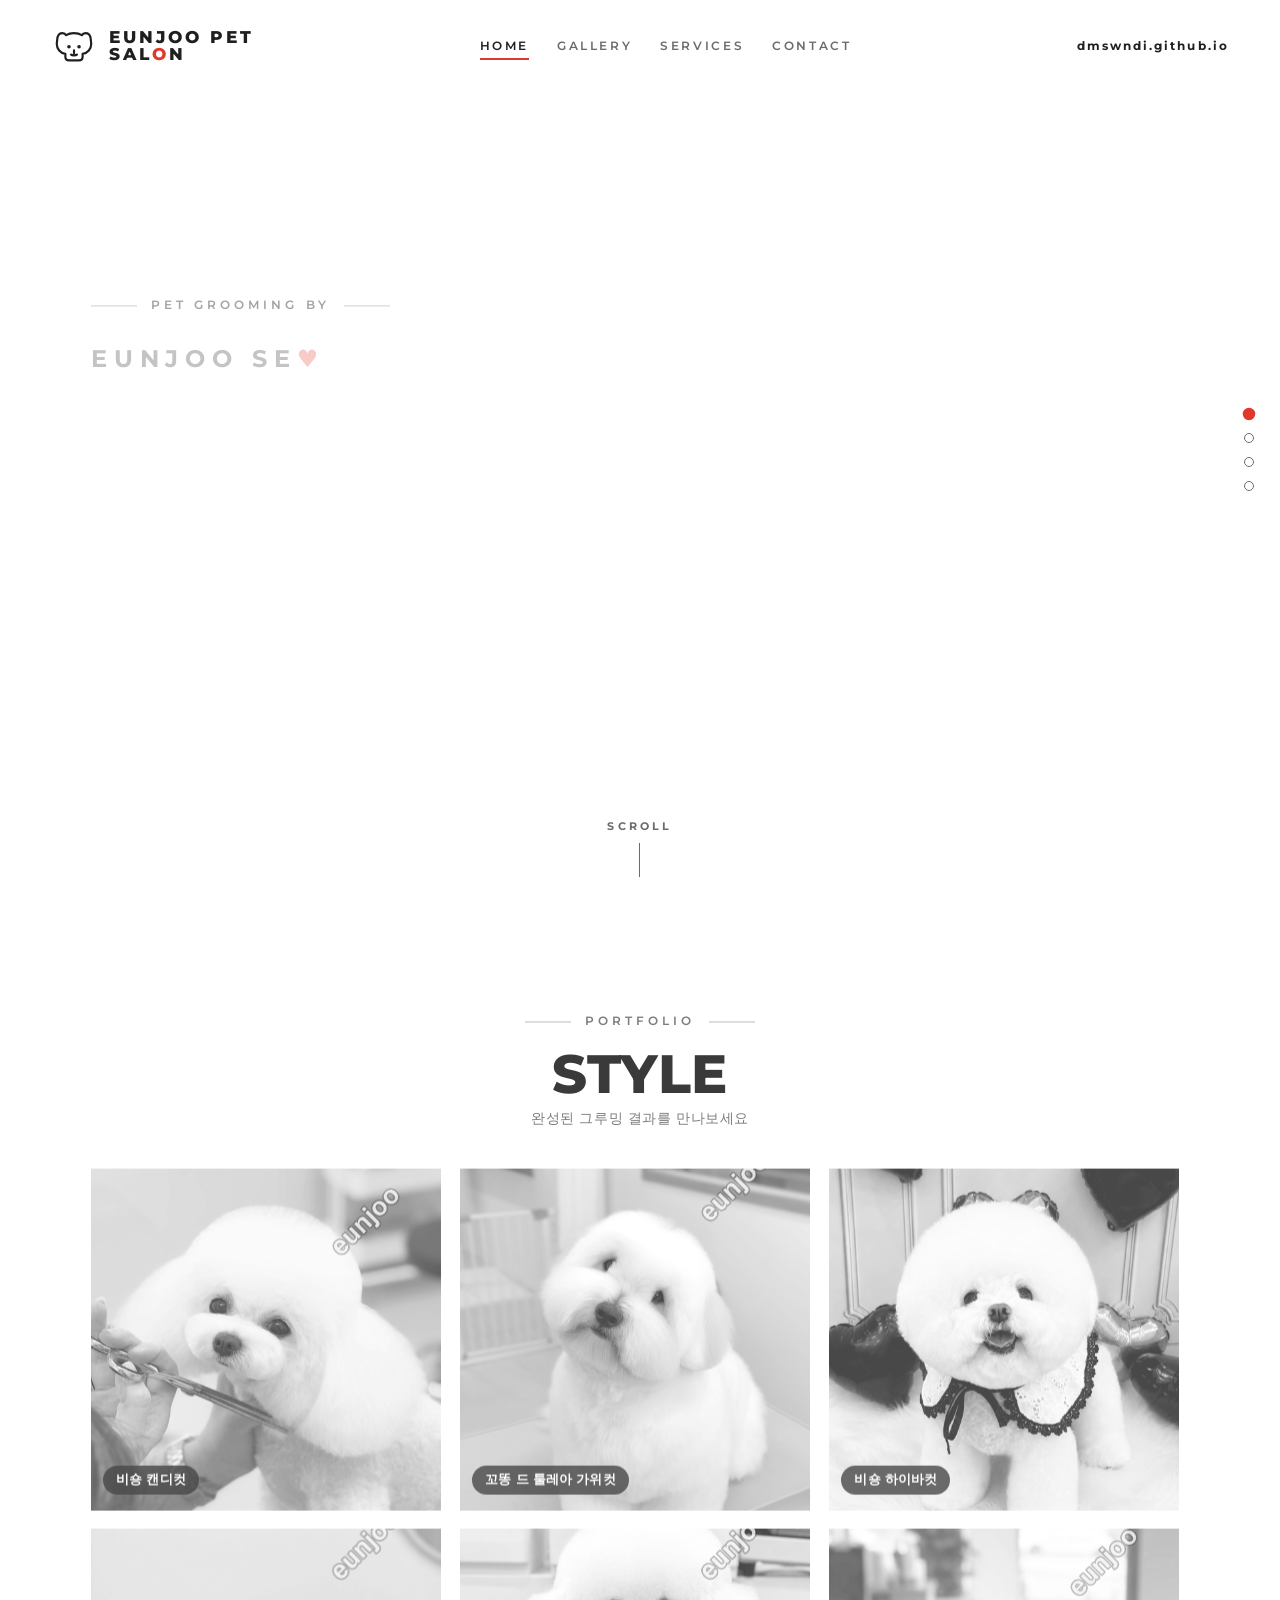
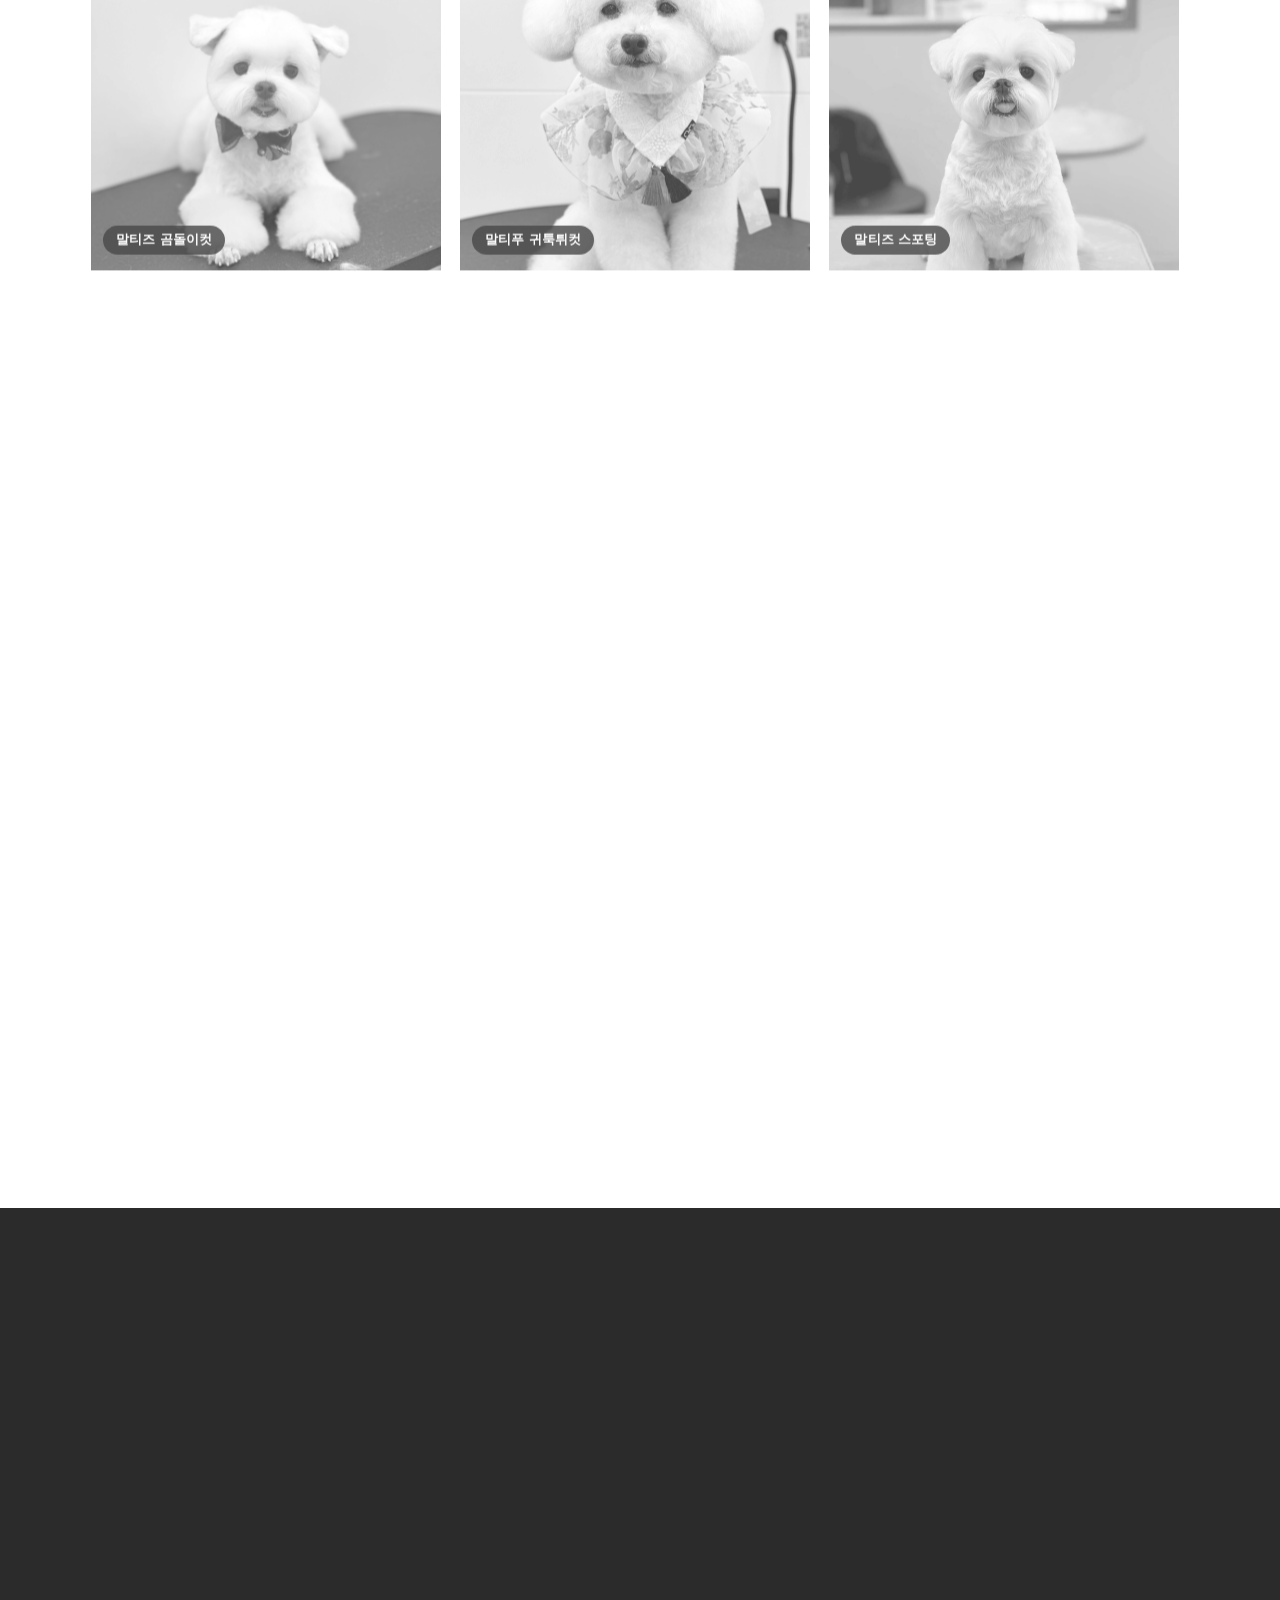
==== commit 6773d24c: "이미지 워터마크: 모달 타일 오버레이 + 파일에 우상단 대각선 굽기 + admin 저장 시 자동 워터마크(GitHub Actions) - 모달에 흰색 반투명 'eunjoo' 타일 " ====
--- a/index.html
+++ b/index.html
@@ -15,7 +15,7 @@
   <link rel="preconnect" href="https://fonts.gstatic.com" crossorigin />
   <link href="https://fonts.googleapis.com/css2?family=Montserrat:wght@400;500;600;700;800;900&display=swap" rel="stylesheet" />
 
-  <link rel="stylesheet" href="css/style.css?v=7" />
+  <link rel="stylesheet" href="css/style.css?v=8" />
 </head>
 <body>
 
@@ -202,7 +202,10 @@
       <button class="img-modal__close" type="button" aria-label="닫기" data-close>
         <svg viewBox="0 0 24 24" aria-hidden="true"><path d="M6 6l12 12M18 6L6 18" fill="none" stroke="currentColor" stroke-width="2.2" stroke-linecap="round"/></svg>
       </button>
-      <img class="img-modal__img" id="img-modal-img" src="" alt="" />
+      <div class="img-modal__figure">
+        <img class="img-modal__img" id="img-modal-img" src="" alt="" />
+        <span class="img-modal__wm" aria-hidden="true"></span>
+      </div>
       <span class="img-modal__tag" id="img-modal-tag"></span>
     </div>
   </div>
@@ -210,7 +213,7 @@
   <!-- ===== Scripts ===== -->
   <script src="https://cdn.jsdelivr.net/npm/gsap@3.12.5/dist/gsap.min.js"></script>
   <script src="https://cdn.jsdelivr.net/npm/lottie-web@5.12.2/build/player/lottie.min.js"></script>
-  <script src="js/main.js?v=7"></script>
+  <script src="js/main.js?v=8"></script>
   <script>
     // HERO 잠자는 강아지 Lottie
     (function () {
--- a/css/style.css
+++ b/css/style.css
@@ -380,6 +380,7 @@
   max-width: 100%;
 }
 .gallery-card:hover img { filter: grayscale(0%); transform: scale(1.05); }
+/* 카드 워터마크는 이미지 파일에 직접 구워짐(baked) → CSS 오버레이 불필요 */
 
 .gallery-empty {
   text-align: center; color: var(--ink-soft);
@@ -407,12 +408,26 @@
   display: flex; flex-direction: column; align-items: center;
   animation: modalIn .3s var(--ease);
 }
+.img-modal__figure {
+  position: relative;
+  display: inline-block;
+  line-height: 0;
+  max-width: 100%;
+}
 .img-modal__img {
   max-width: 100%; max-height: 78vh;
   object-fit: contain;
   border-radius: 8px;
   background: #111;
   box-shadow: 0 24px 70px rgba(0, 0, 0, .55);
+}
+/* 모달 워터마크: 흰색 반투명 'eunjoo' 타일 반복 */
+.img-modal__wm {
+  position: absolute; inset: 0;
+  pointer-events: none;
+  border-radius: 8px;
+  background-image: url("data:image/svg+xml,%3Csvg%20xmlns='http://www.w3.org/2000/svg'%20width='240'%20height='160'%3E%3Ctext%20x='12'%20y='95'%20transform='rotate(-30%20120%2080)'%20font-family='Montserrat'%20font-size='30'%20font-weight='700'%20fill='%23ffffff'%20fill-opacity='0.22'%3Eeunjoo%3C/text%3E%3C/svg%3E");
+  background-repeat: repeat;
 }
 .img-modal__close {
   position: absolute; top: -16px; right: -16px;
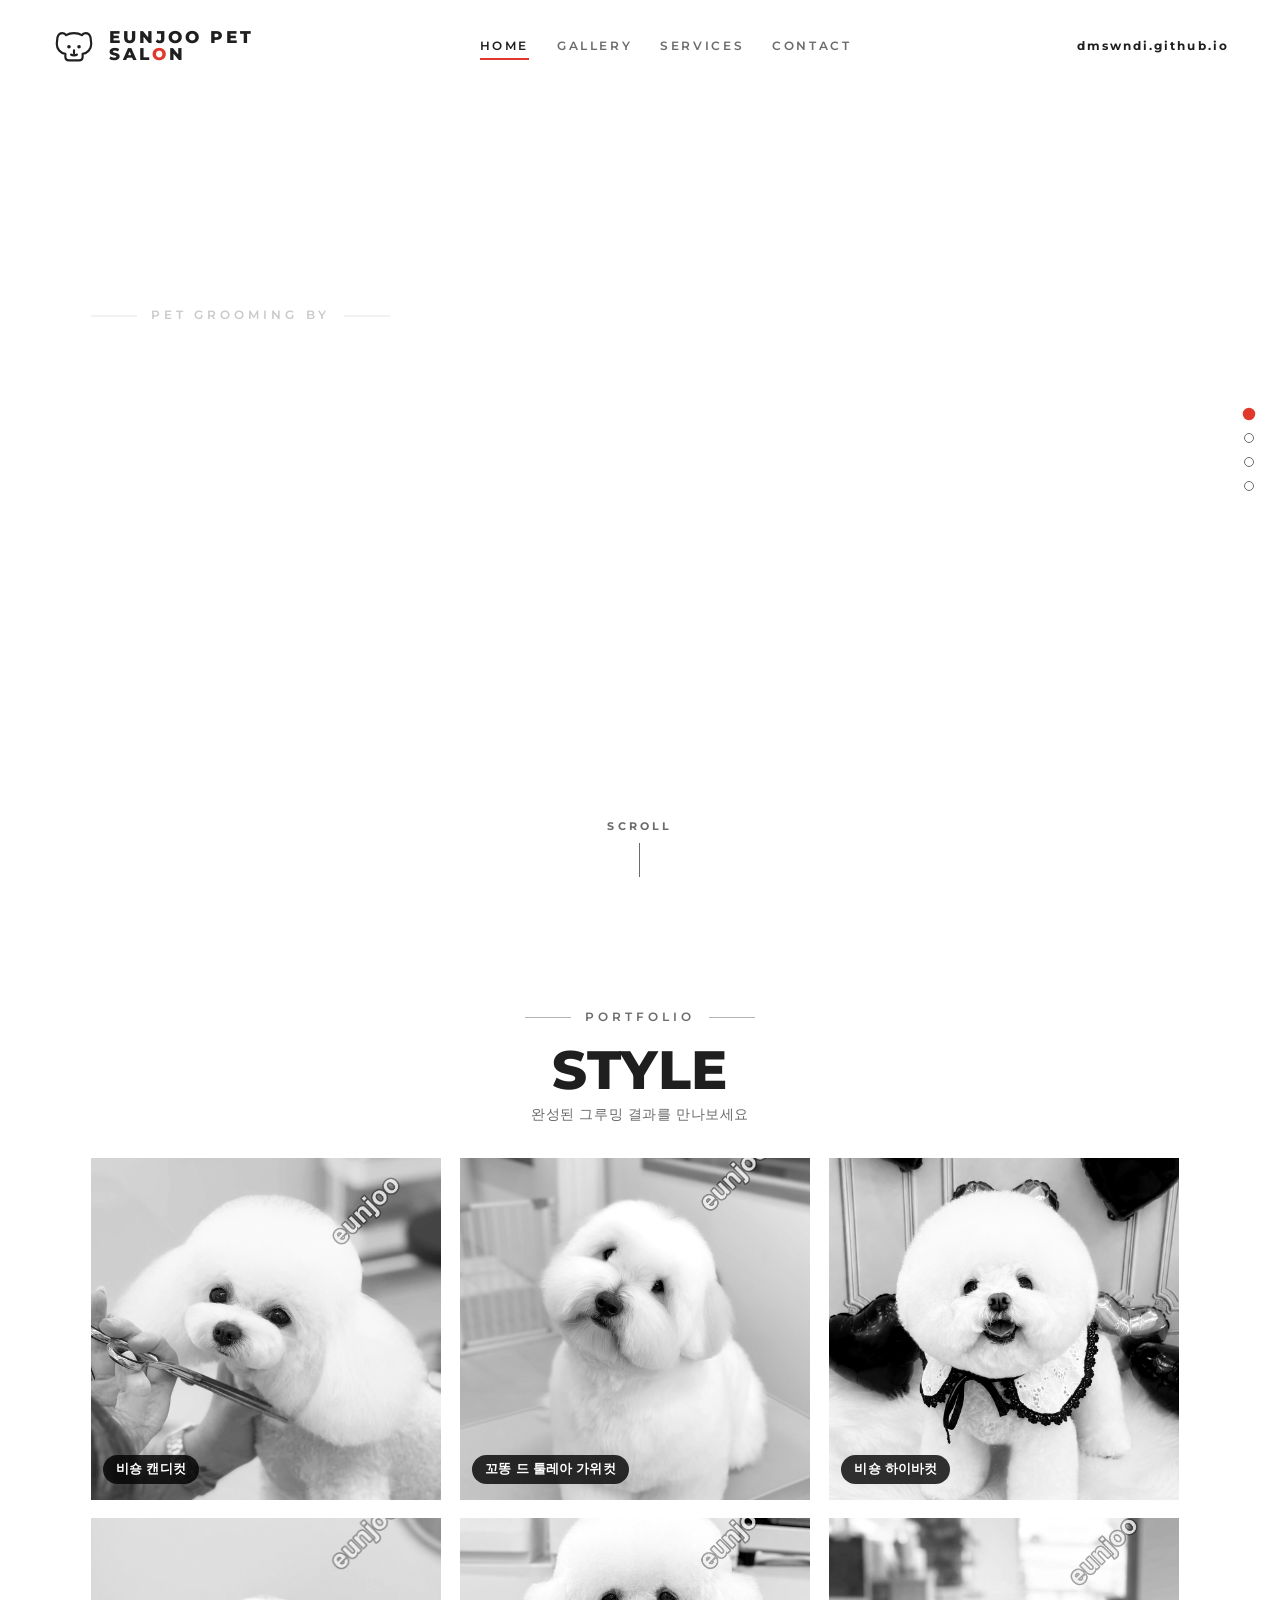
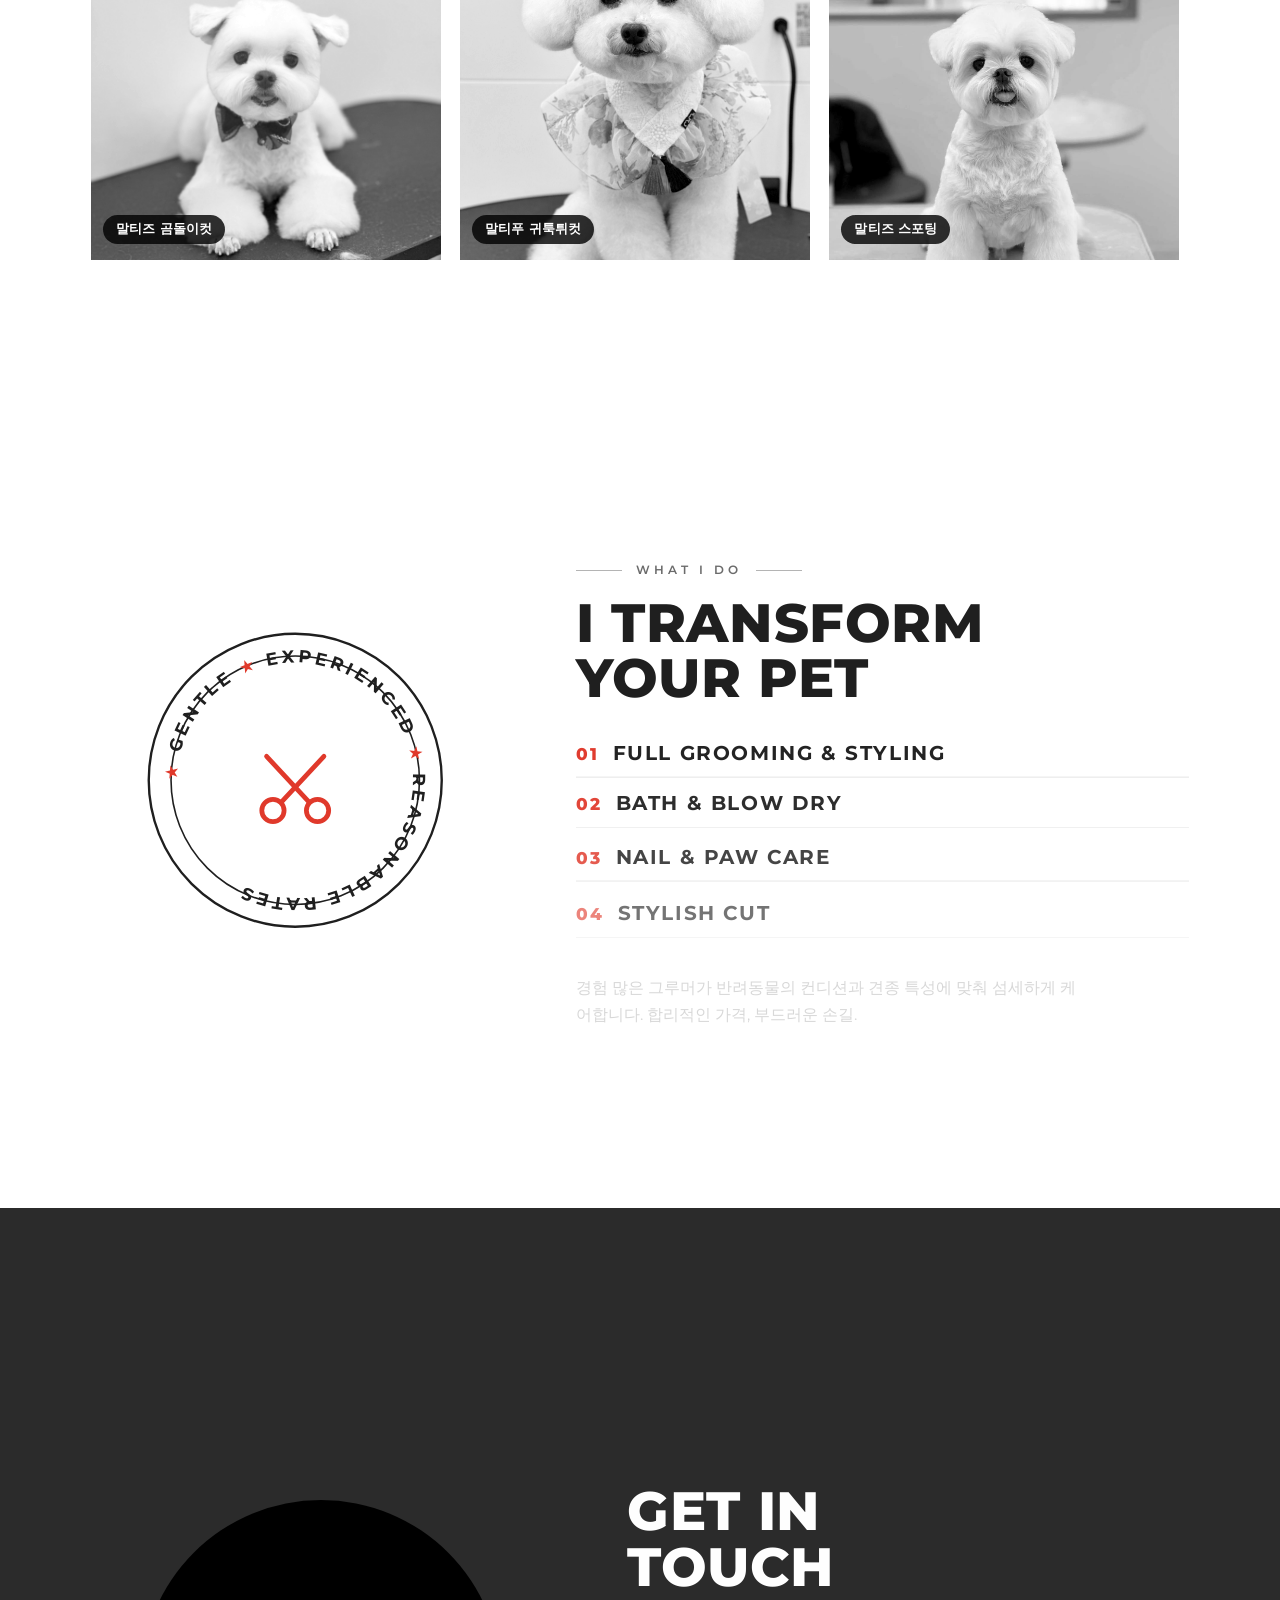
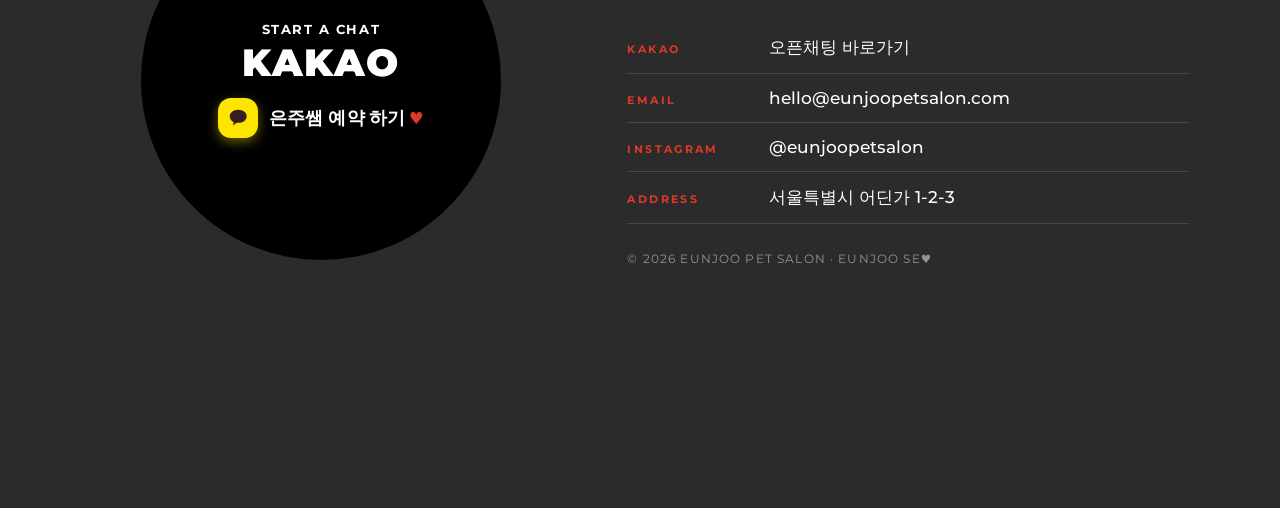
==== commit d71cb24d: "모바일 STYLE 마퀴: 누르는 동안만 흐름 일시정지 → 탭으로 모달 열기 정상화 Co-Authored-By: Claude Opus 4.8 (1M context) <noreply@" ====
--- a/index.html
+++ b/index.html
@@ -15,7 +15,7 @@
   <link rel="preconnect" href="https://fonts.gstatic.com" crossorigin />
   <link href="https://fonts.googleapis.com/css2?family=Montserrat:wght@400;500;600;700;800;900&display=swap" rel="stylesheet" />
 
-  <link rel="stylesheet" href="css/style.css?v=8" />
+  <link rel="stylesheet" href="css/style.css?v=9" />
 </head>
 <body>
 
@@ -213,7 +213,7 @@
   <!-- ===== Scripts ===== -->
   <script src="https://cdn.jsdelivr.net/npm/gsap@3.12.5/dist/gsap.min.js"></script>
   <script src="https://cdn.jsdelivr.net/npm/lottie-web@5.12.2/build/player/lottie.min.js"></script>
-  <script src="js/main.js?v=8"></script>
+  <script src="js/main.js?v=9"></script>
   <script>
     // HERO 잠자는 강아지 Lottie
     (function () {
--- a/css/style.css
+++ b/css/style.css
@@ -355,6 +355,9 @@
 .row-nav:hover { background: #fff; color: #000; border-color: #fff; }
 .row-nav:active { transform: translateY(-50%) scale(.85); }
 
+/* 누르는 동안 흐름 멈춤(데스크탑 hover + 모바일 터치 공통) */
+.marquee-row.is-pressed .marquee-track { animation-play-state: paused; }
+
 .gallery-card {
   position: relative; display: block; flex: 0 0 auto;
   width: clamp(250px, 28vw, 350px);
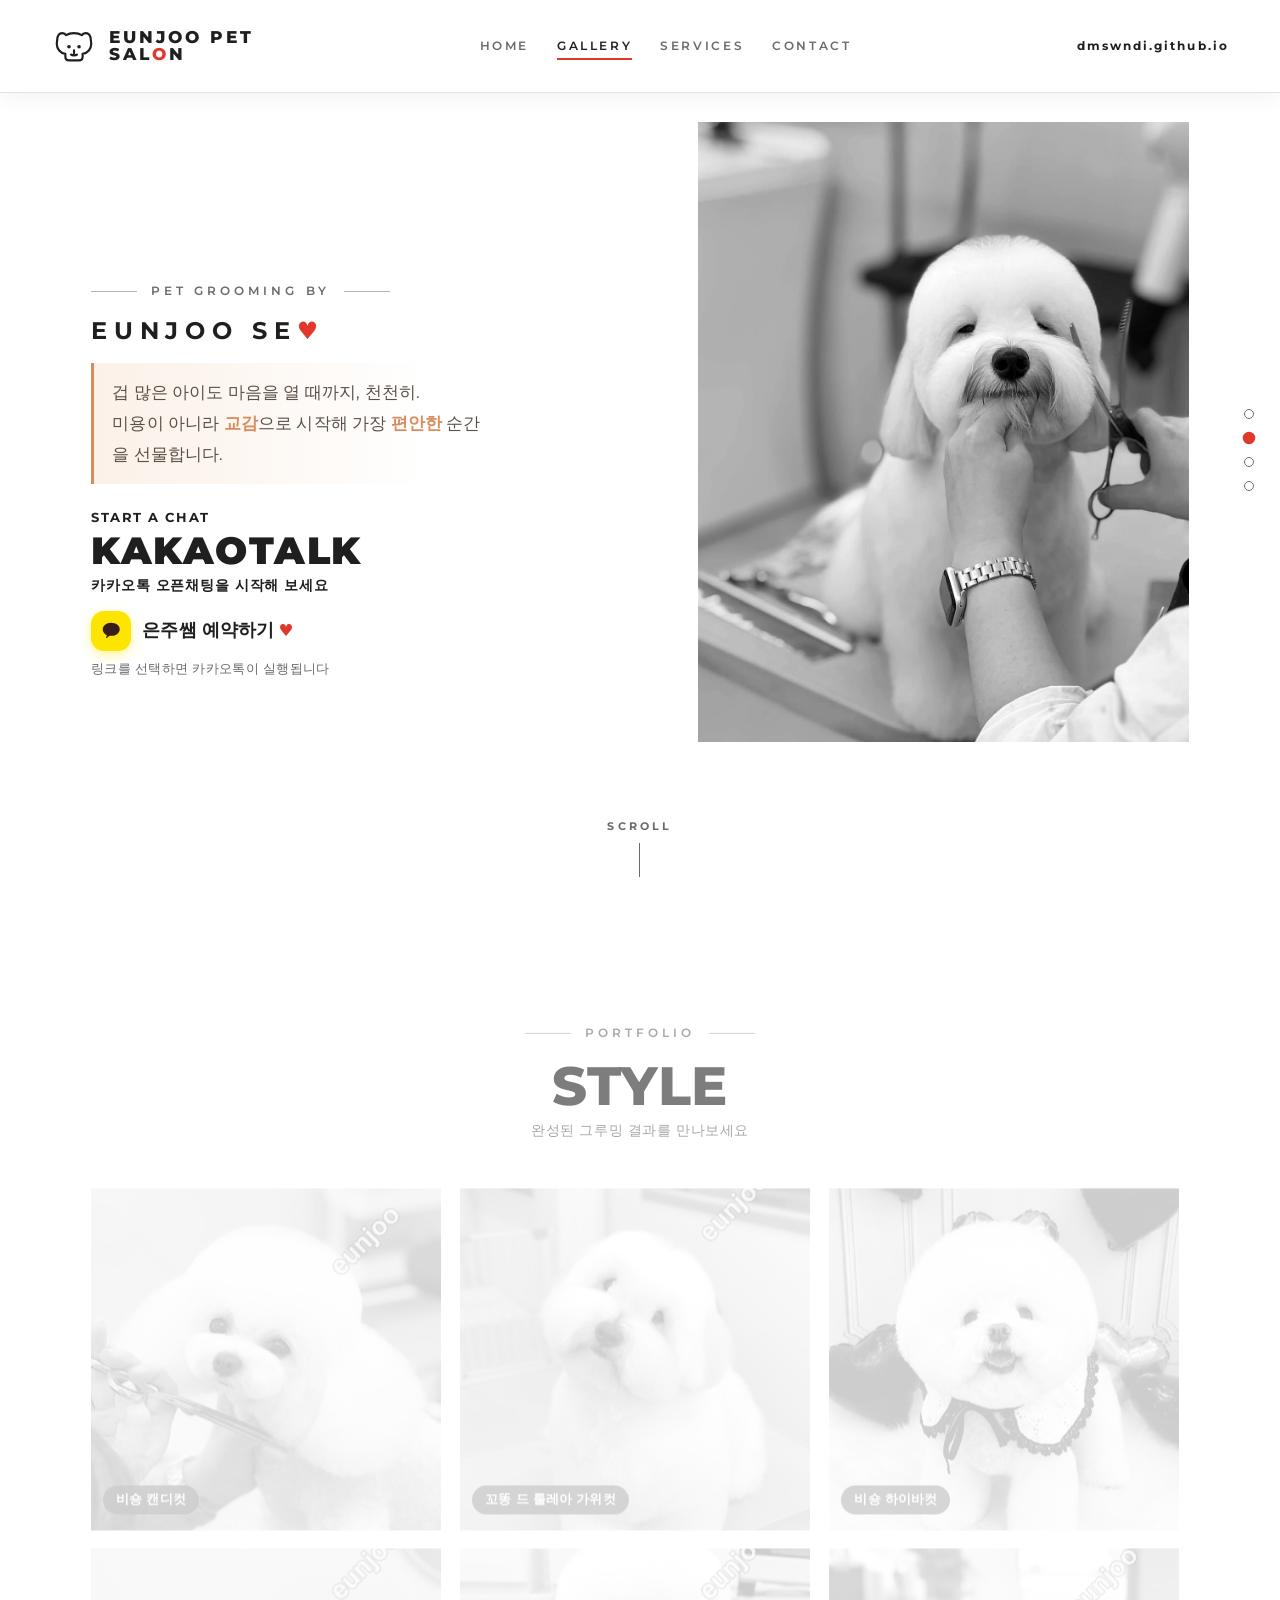
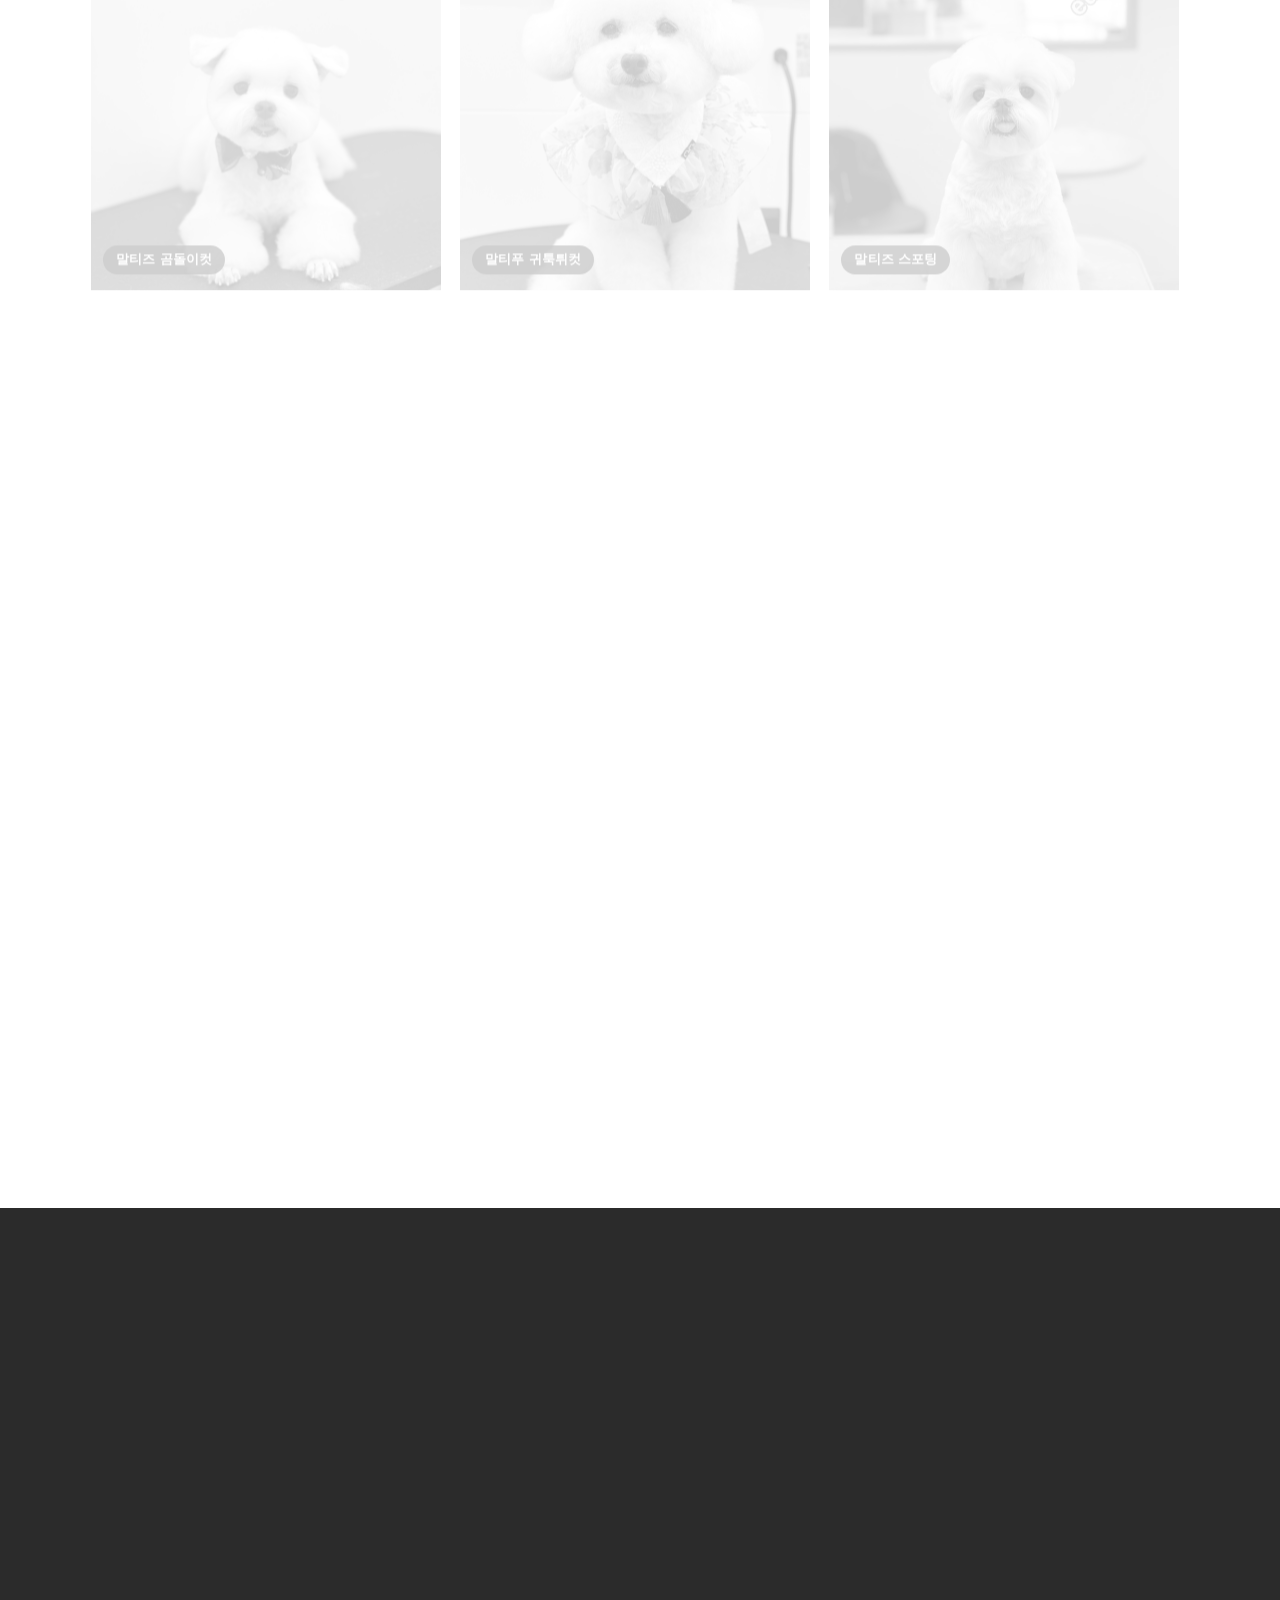
==== commit 51e4c9c3: "헤더 불투명 배경(본문 겹침 해결) + 모바일 슬라이더 좌우 스와이프(드래그 스크럽) Co-Authored-By: Claude Opus 4.8 (1M context) <norepl" ====
--- a/index.html
+++ b/index.html
@@ -15,7 +15,7 @@
   <link rel="preconnect" href="https://fonts.gstatic.com" crossorigin />
   <link href="https://fonts.googleapis.com/css2?family=Montserrat:wght@400;500;600;700;800;900&display=swap" rel="stylesheet" />
 
-  <link rel="stylesheet" href="css/style.css?v=9" />
+  <link rel="stylesheet" href="css/style.css?v=10" />
 </head>
 <body>
 
@@ -213,7 +213,7 @@
   <!-- ===== Scripts ===== -->
   <script src="https://cdn.jsdelivr.net/npm/gsap@3.12.5/dist/gsap.min.js"></script>
   <script src="https://cdn.jsdelivr.net/npm/lottie-web@5.12.2/build/player/lottie.min.js"></script>
-  <script src="js/main.js?v=9"></script>
+  <script src="js/main.js?v=10"></script>
   <script>
     // HERO 잠자는 강아지 Lottie
     (function () {
--- a/css/style.css
+++ b/css/style.css
@@ -90,9 +90,17 @@
   justify-content: space-between;
   gap: 24px;
   padding: 0 clamp(20px, 4vw, 56px);
-  pointer-events: none;        /* 자식만 클릭 가능 */
+  /* 불투명 배경으로 본문이 헤더 밑으로 가려지게 */
+  background: var(--bg);
+  box-shadow: 0 1px 0 var(--line), 0 6px 20px rgba(0, 0, 0, .05);
+  transition: background .4s var(--ease), box-shadow .4s var(--ease);
 }
 .site-header > * { pointer-events: auto; }
+/* 다크(Contact) 섹션에서는 헤더도 어둡게 */
+body.on-dark .site-header {
+  background: var(--dark);
+  box-shadow: 0 1px 0 rgba(255, 255, 255, .1), 0 6px 20px rgba(0, 0, 0, .25);
+}
 
 .brand { display: flex; align-items: center; gap: 12px; color: var(--ink); }
 .brand-logo { width: 46px; height: 46px; }
@@ -355,9 +363,6 @@
 .row-nav:hover { background: #fff; color: #000; border-color: #fff; }
 .row-nav:active { transform: translateY(-50%) scale(.85); }
 
-/* 누르는 동안 흐름 멈춤(데스크탑 hover + 모바일 터치 공통) */
-.marquee-row.is-pressed .marquee-track { animation-play-state: paused; }
-
 .gallery-card {
   position: relative; display: block; flex: 0 0 auto;
   width: clamp(250px, 28vw, 350px);
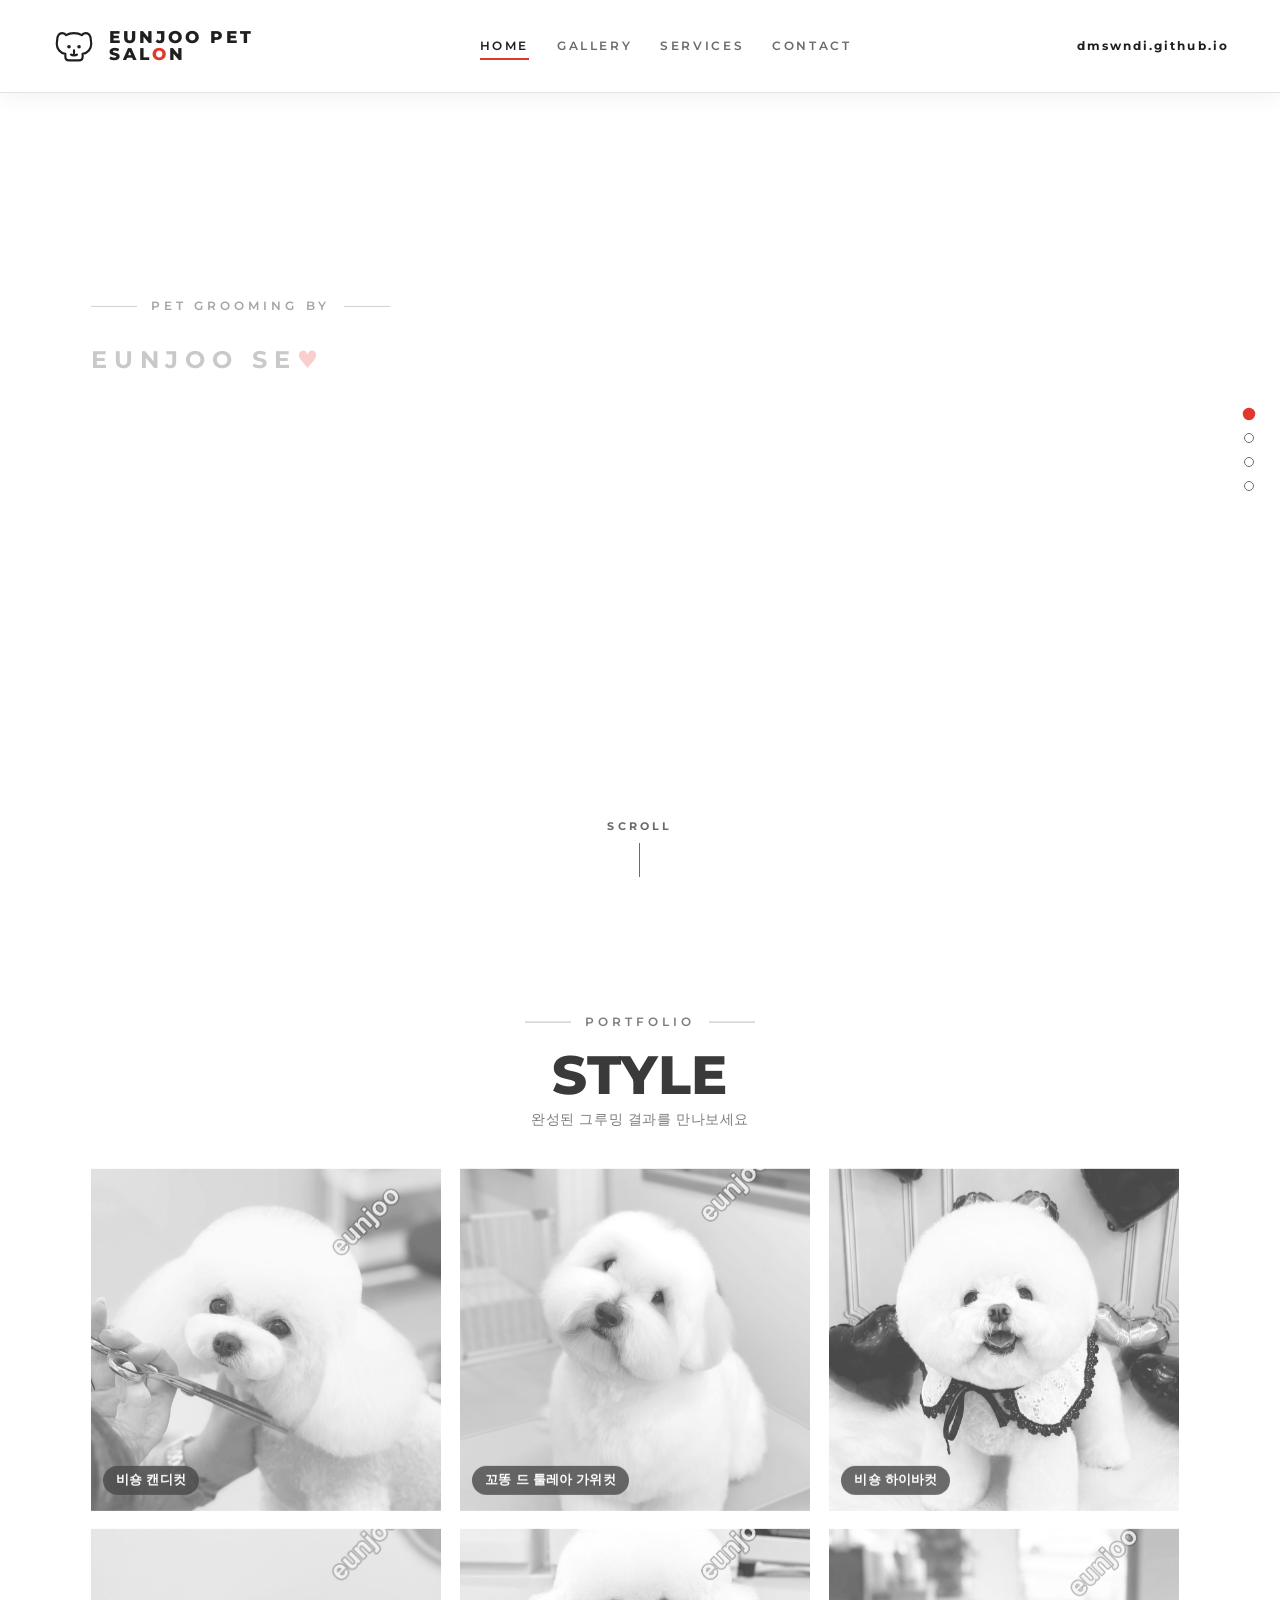
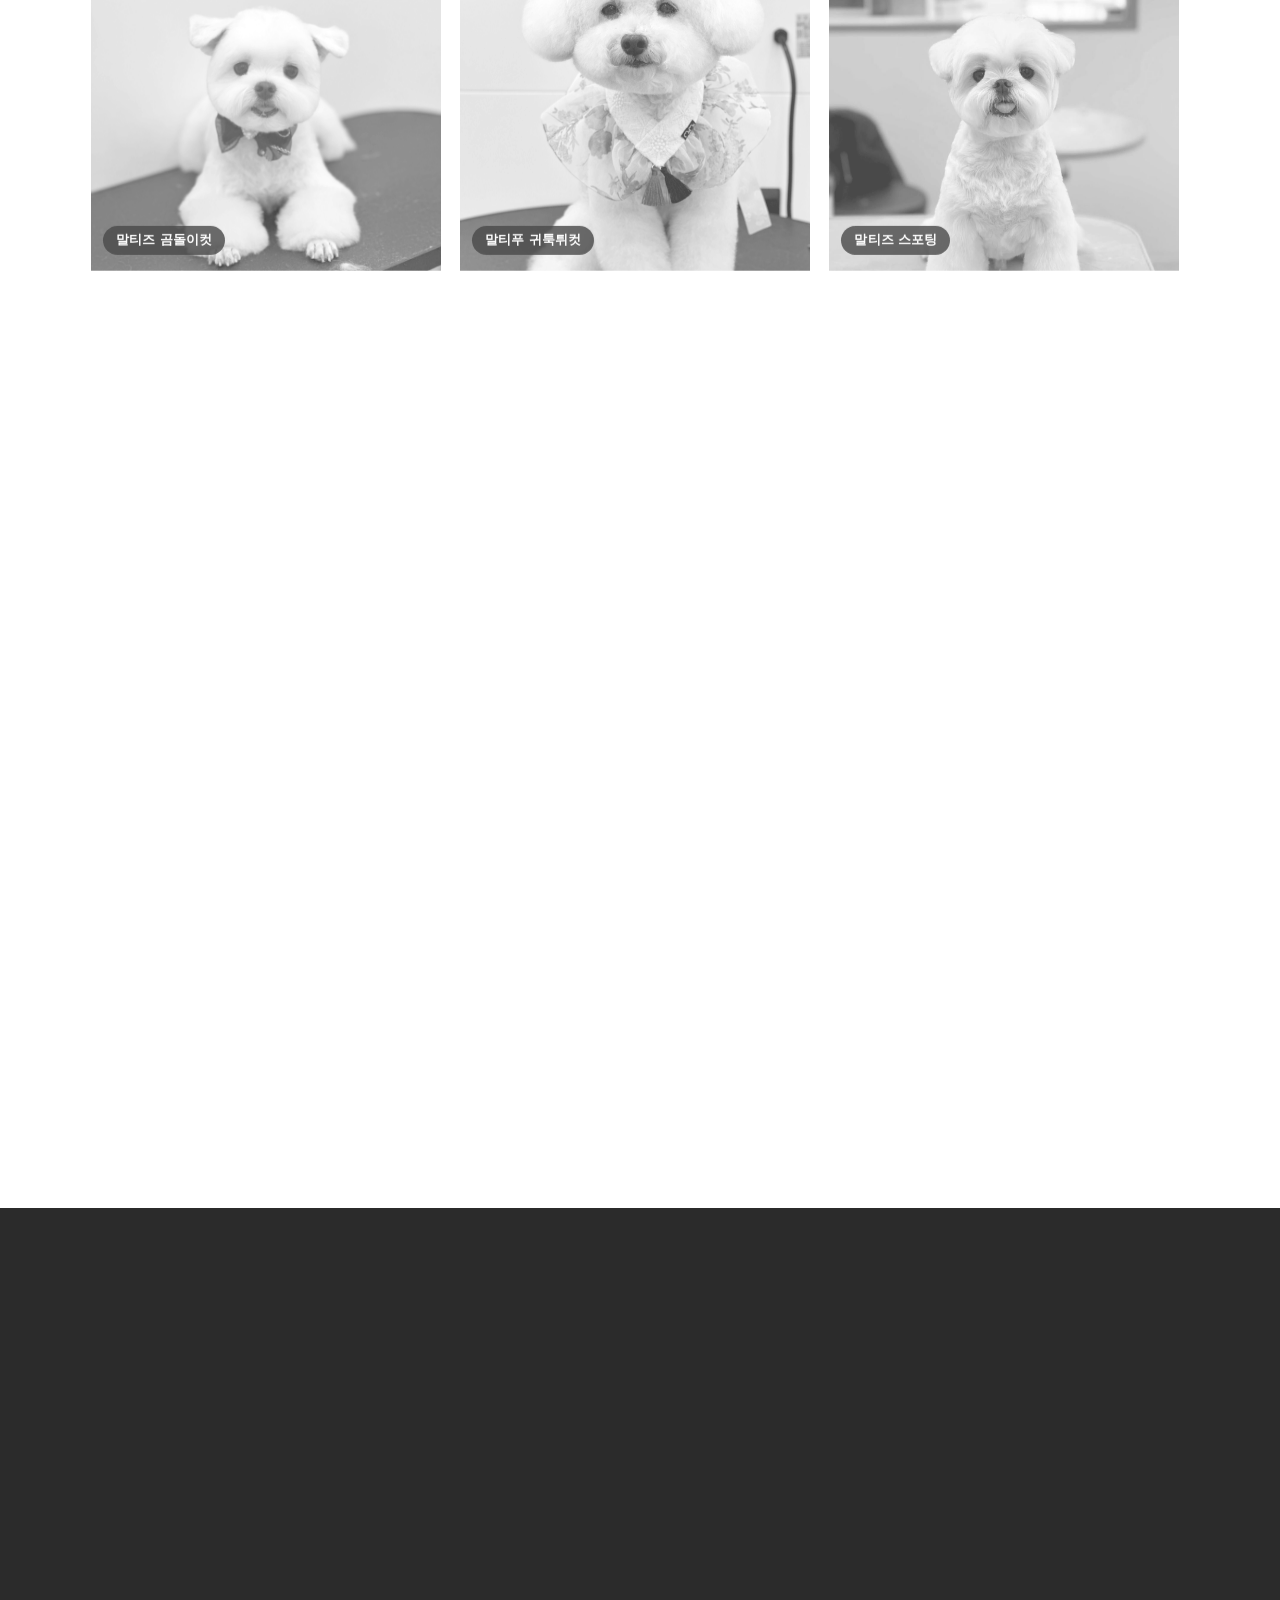
==== commit 9d50a135: "모바일 슬라이드 스크롤 튐 수정: touch-action pan-y + passive touchmove, 세로 스크롤 중 흐름 유지 Co-Authored-By: Claude Opu" ====
--- a/index.html
+++ b/index.html
@@ -15,7 +15,7 @@
   <link rel="preconnect" href="https://fonts.gstatic.com" crossorigin />
   <link href="https://fonts.googleapis.com/css2?family=Montserrat:wght@400;500;600;700;800;900&display=swap" rel="stylesheet" />
 
-  <link rel="stylesheet" href="css/style.css?v=10" />
+  <link rel="stylesheet" href="css/style.css?v=11" />
 </head>
 <body>
 
@@ -213,7 +213,7 @@
   <!-- ===== Scripts ===== -->
   <script src="https://cdn.jsdelivr.net/npm/gsap@3.12.5/dist/gsap.min.js"></script>
   <script src="https://cdn.jsdelivr.net/npm/lottie-web@5.12.2/build/player/lottie.min.js"></script>
-  <script src="js/main.js?v=10"></script>
+  <script src="js/main.js?v=11"></script>
   <script>
     // HERO 잠자는 강아지 Lottie
     (function () {
--- a/css/style.css
+++ b/css/style.css
@@ -316,7 +316,7 @@
   gap: clamp(14px, 2vh, 22px);
   width: 100%;
 }
-.marquee-row { overflow: hidden; width: 100%; position: relative; }
+.marquee-row { overflow: hidden; width: 100%; position: relative; touch-action: pan-y; }
 /* 일부 브라우저에서 뜨는 가로 스크롤바 숨김 */
 .marquee-row { scrollbar-width: none; -ms-overflow-style: none; }
 .marquee-row::-webkit-scrollbar { width: 0; height: 0; display: none; }
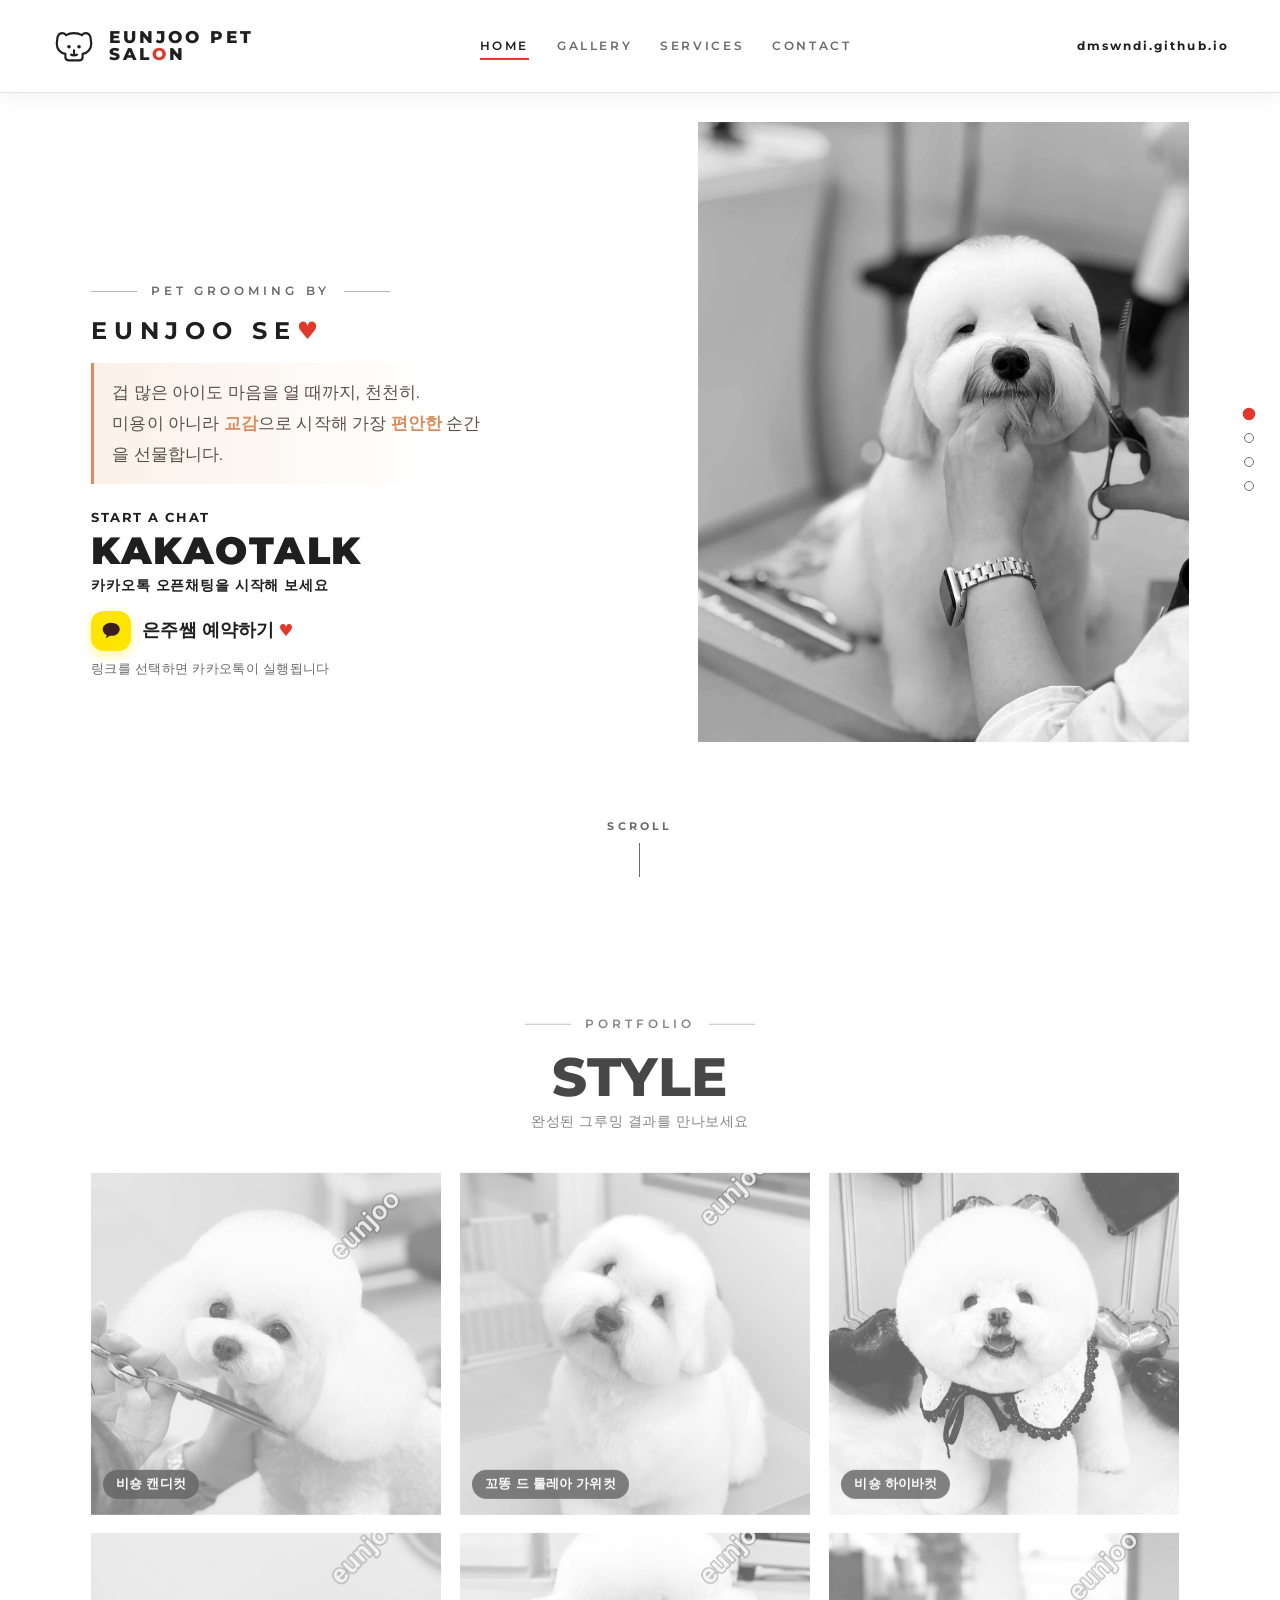
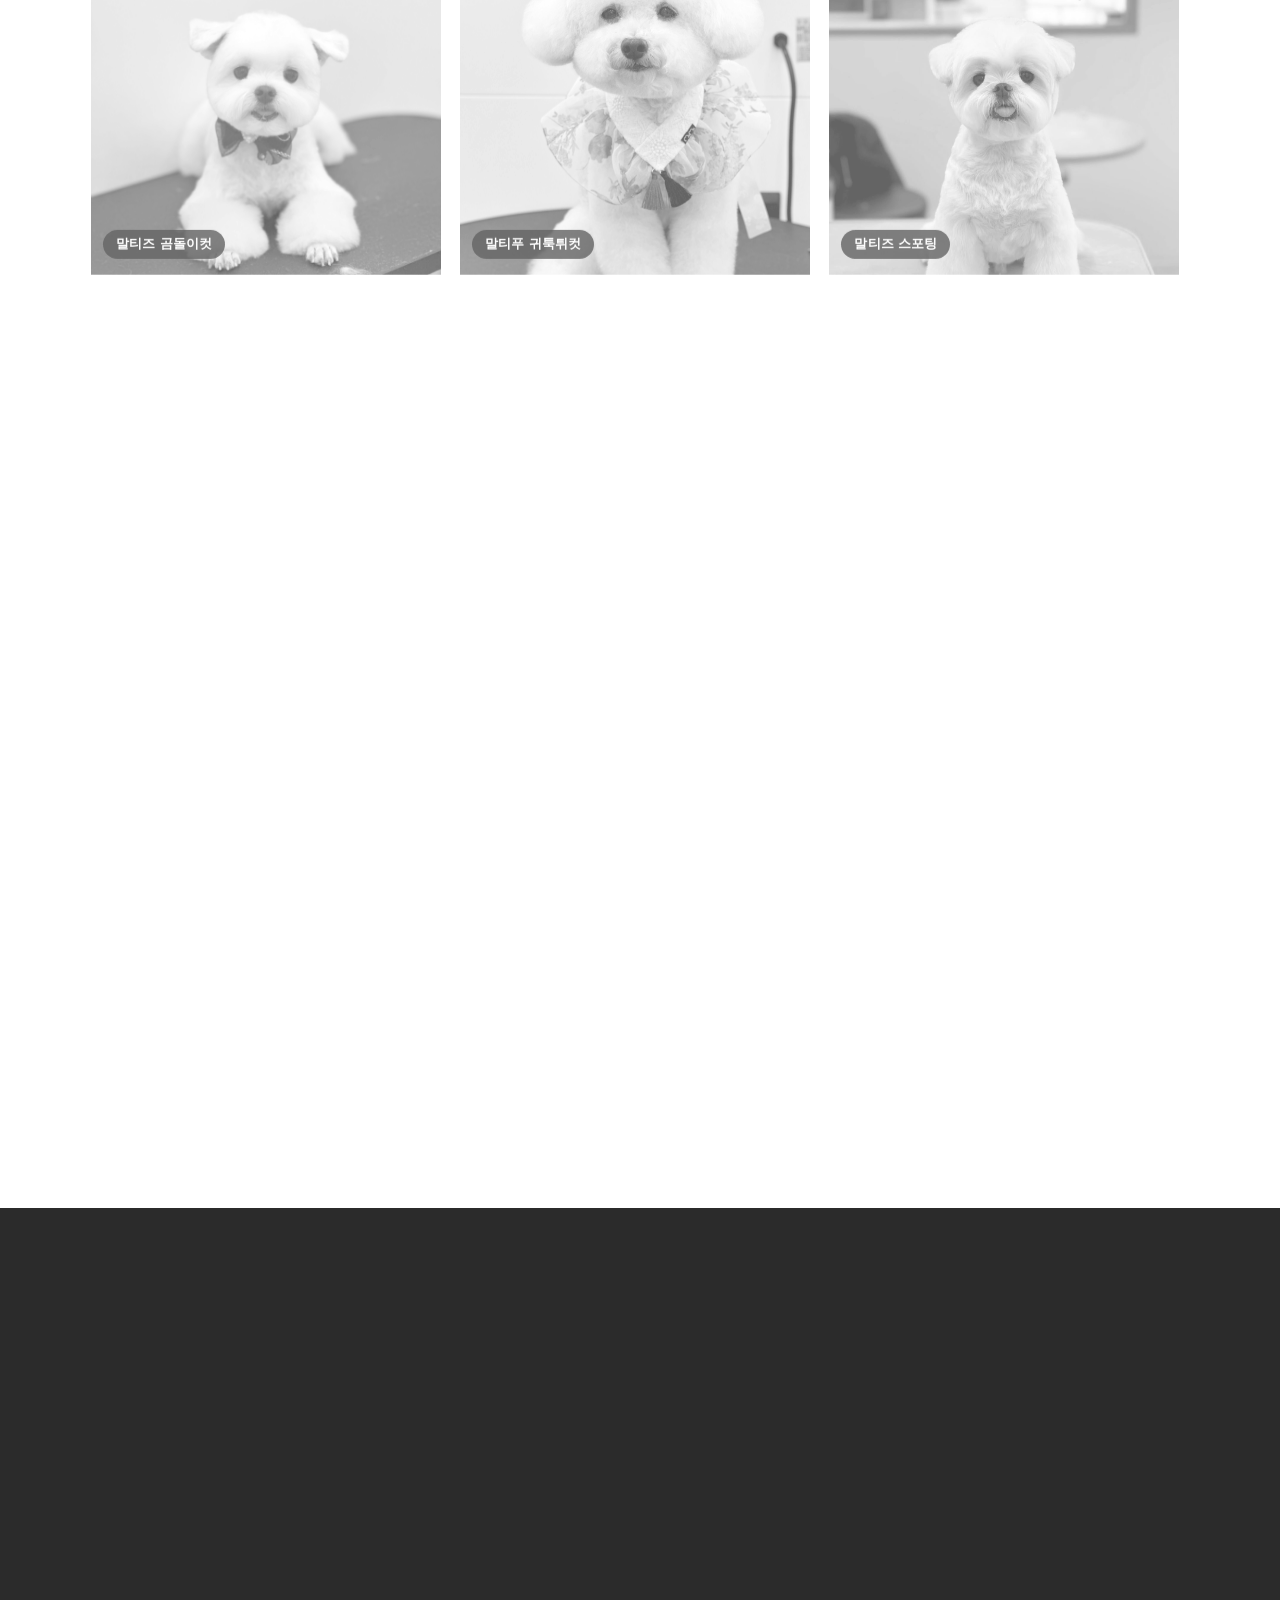
==== commit c1b81642: "진입 애니메이션 섹션당 1회만 재생(재진입 깜빡임 제거) Co-Authored-By: Claude Opus 4.8 (1M context) <noreply@anthropic.com>" ====
--- a/index.html
+++ b/index.html
@@ -213,7 +213,7 @@
   <!-- ===== Scripts ===== -->
   <script src="https://cdn.jsdelivr.net/npm/gsap@3.12.5/dist/gsap.min.js"></script>
   <script src="https://cdn.jsdelivr.net/npm/lottie-web@5.12.2/build/player/lottie.min.js"></script>
-  <script src="js/main.js?v=11"></script>
+  <script src="js/main.js?v=12"></script>
   <script>
     // HERO 잠자는 강아지 Lottie
     (function () {
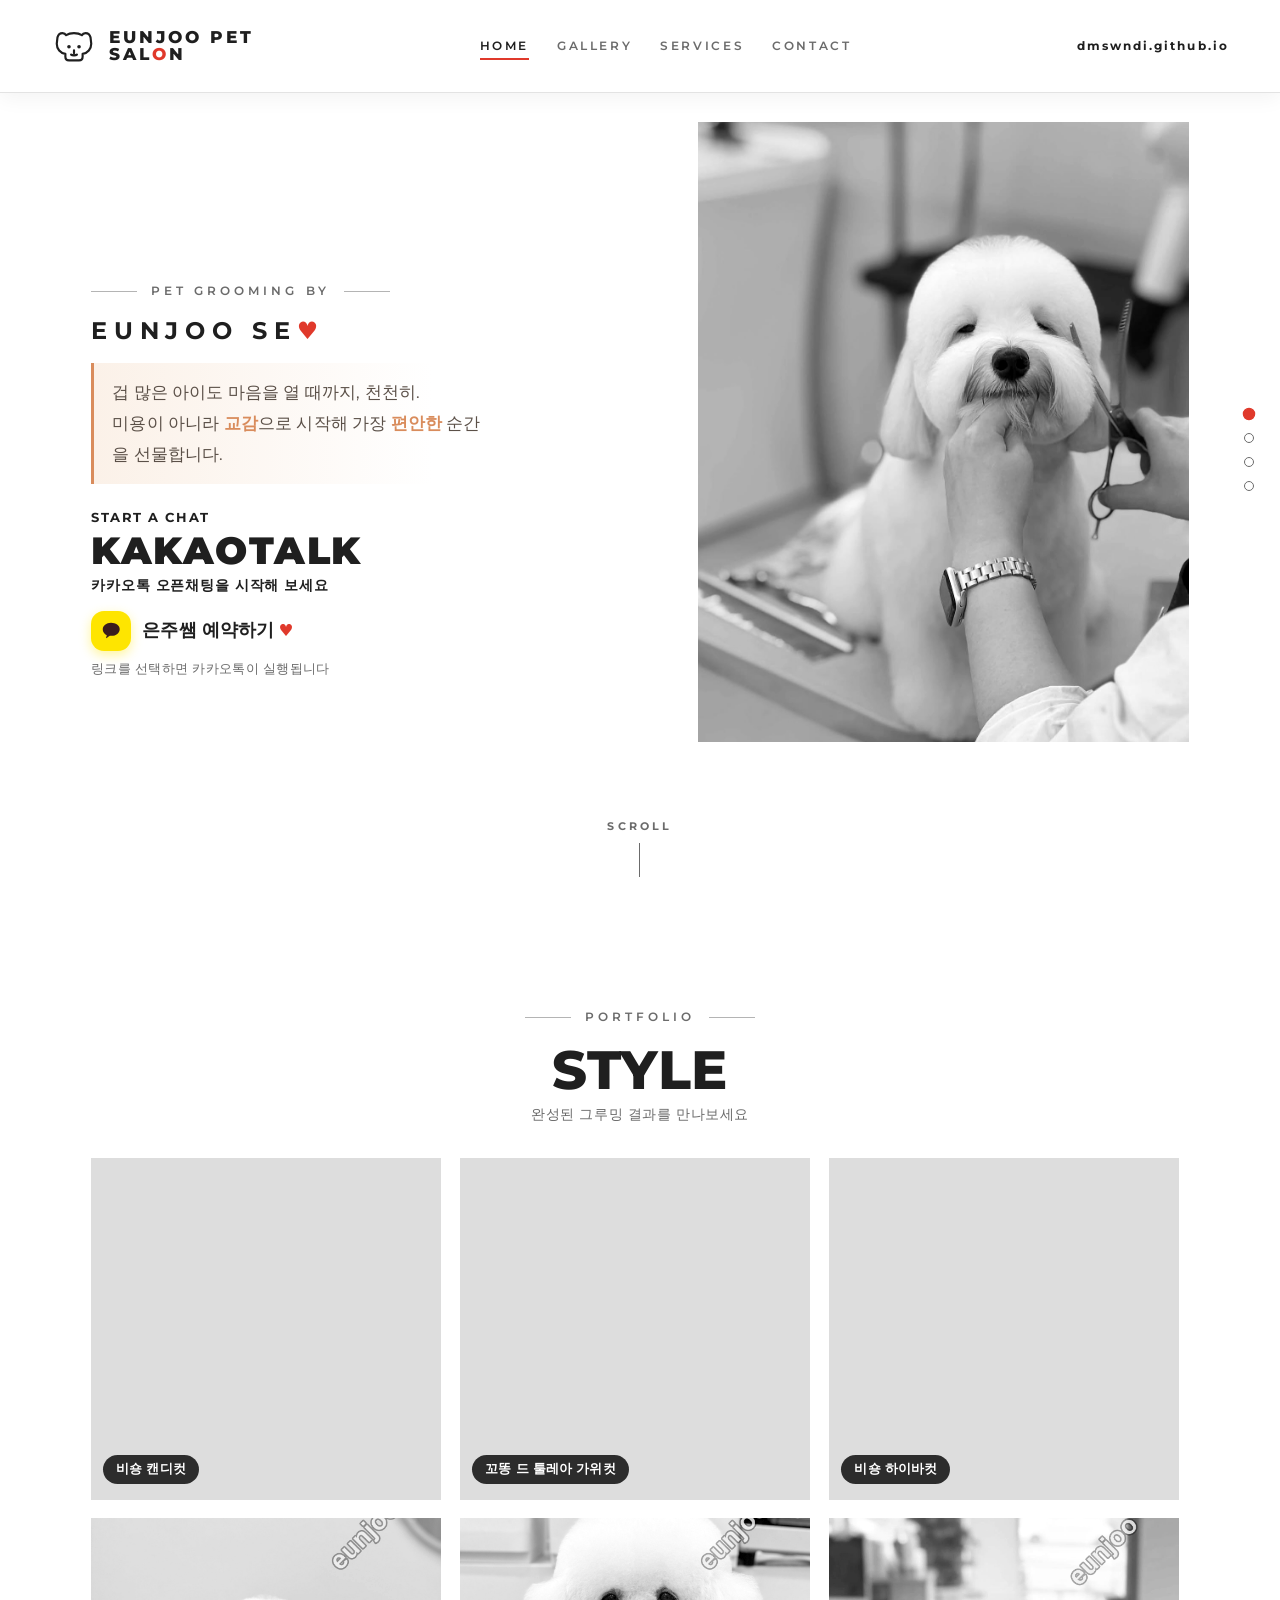
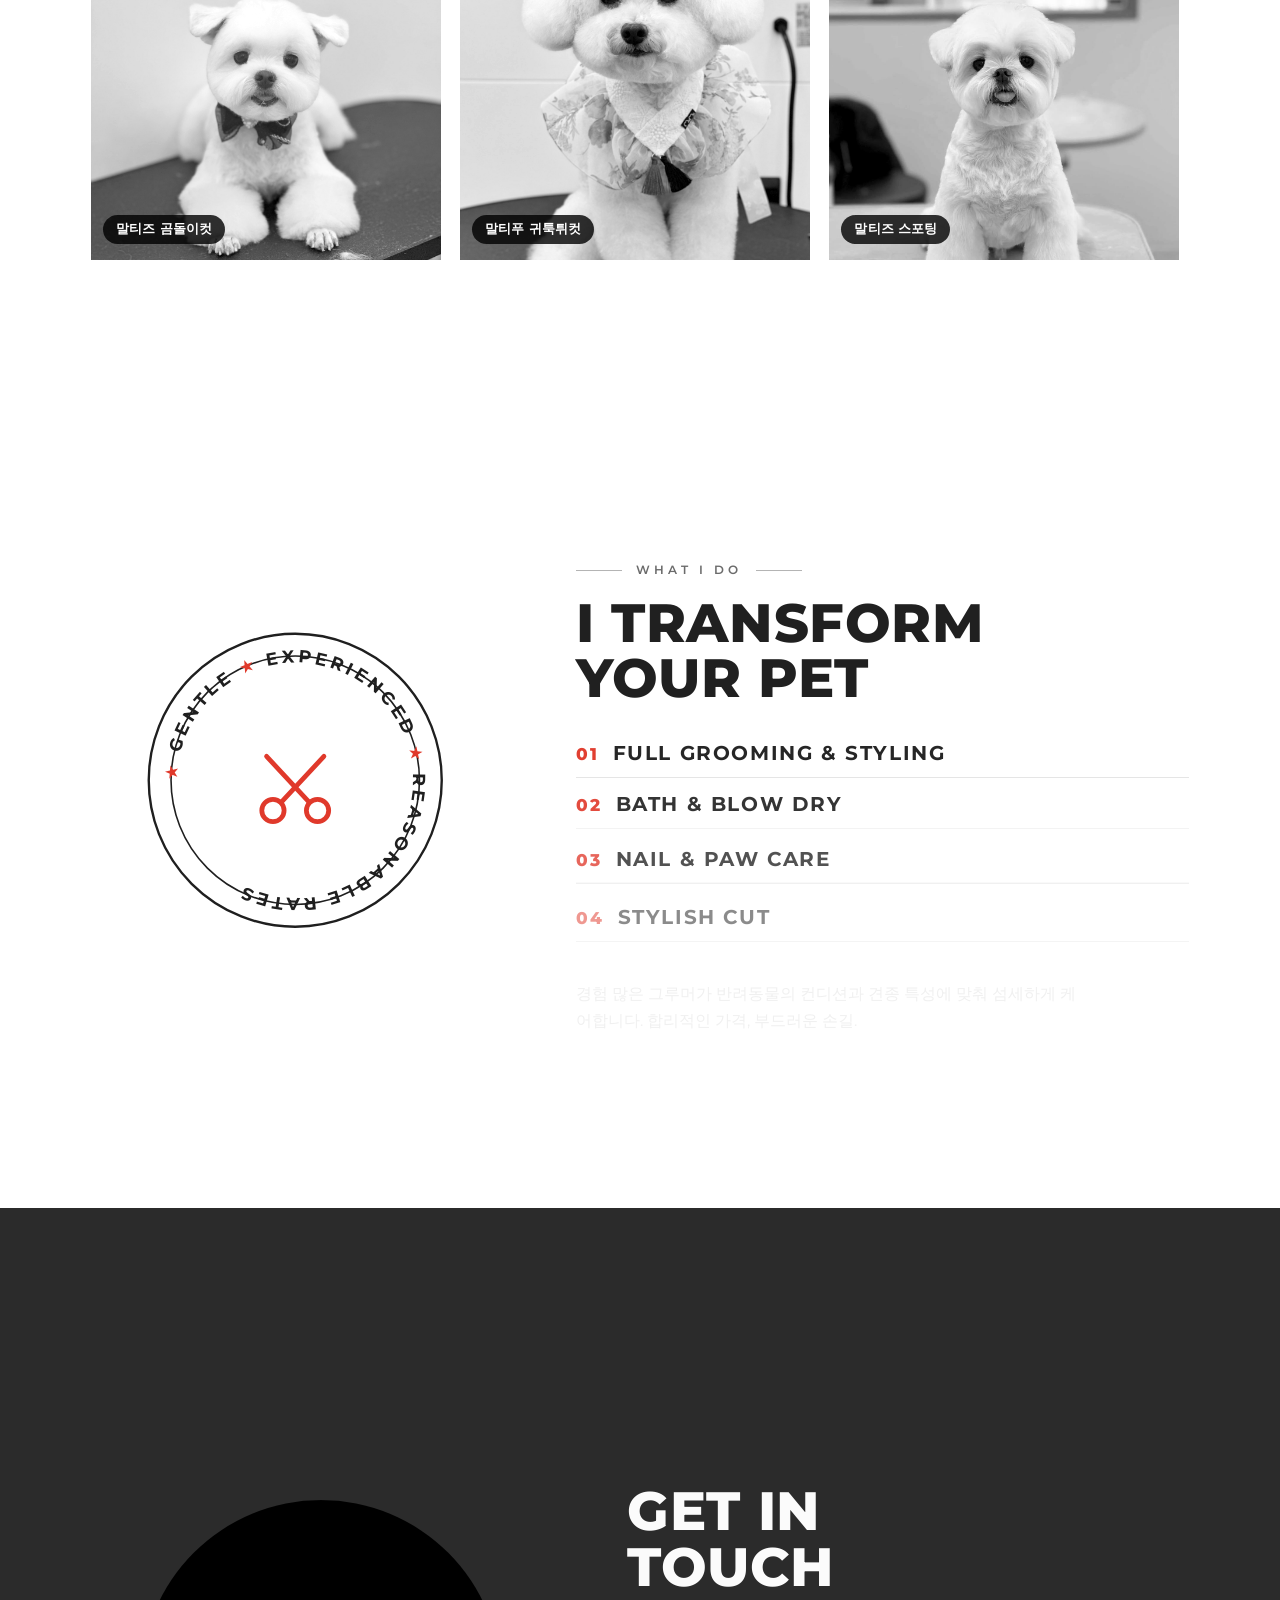
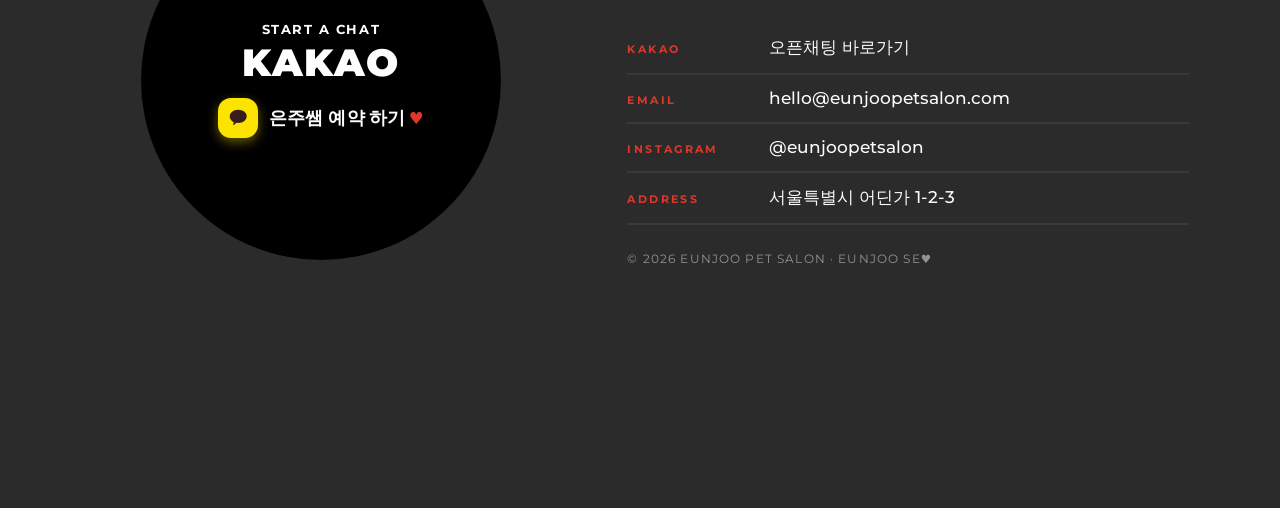
==== commit 437a838b: "갤러리 이미지 표시 해상도 1600px로 축소(모바일 깜빡임 해결) + decoding=async - 초고해상도(최대 4032px) 이미지를 모바일에서 디코딩 재생성하며 깜빡이던 " ====
--- a/index.html
+++ b/index.html
@@ -213,7 +213,7 @@
   <!-- ===== Scripts ===== -->
   <script src="https://cdn.jsdelivr.net/npm/gsap@3.12.5/dist/gsap.min.js"></script>
   <script src="https://cdn.jsdelivr.net/npm/lottie-web@5.12.2/build/player/lottie.min.js"></script>
-  <script src="js/main.js?v=12"></script>
+  <script src="js/main.js?v=13"></script>
   <script>
     // HERO 잠자는 강아지 Lottie
     (function () {
